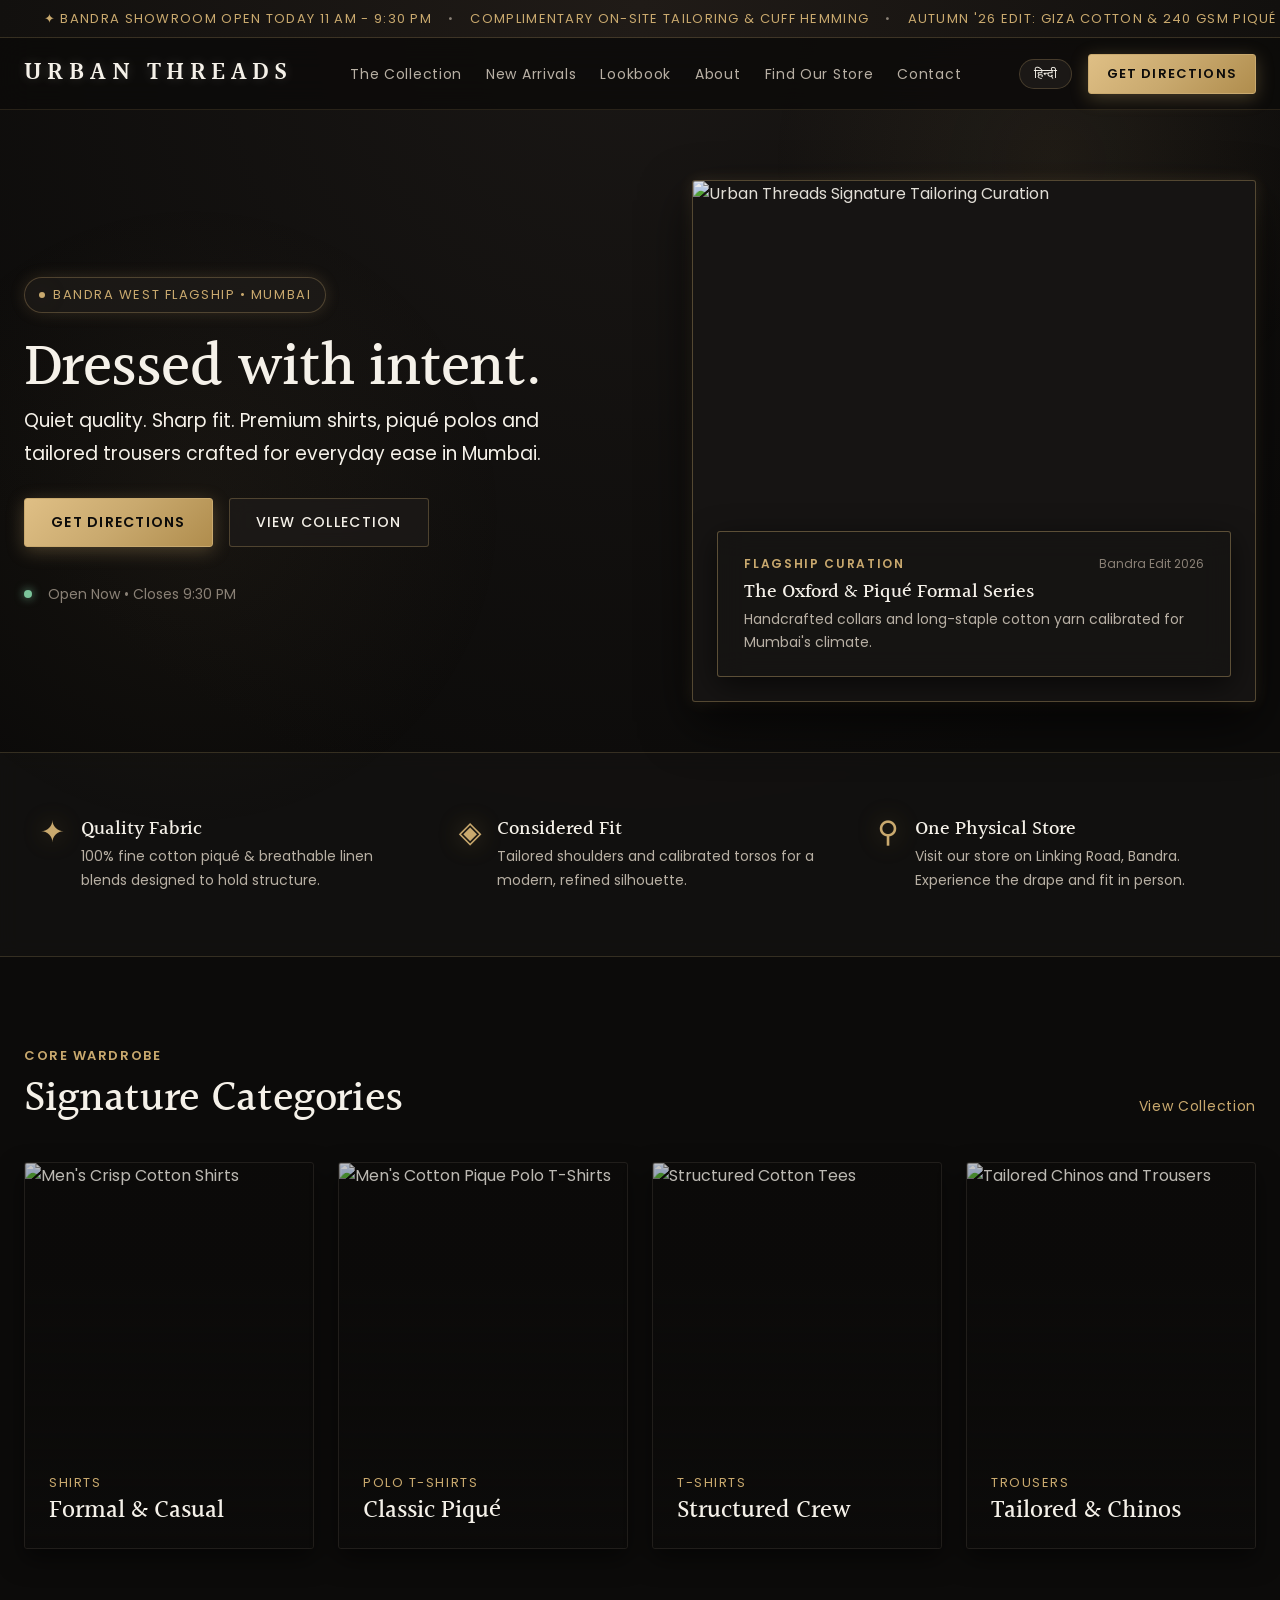
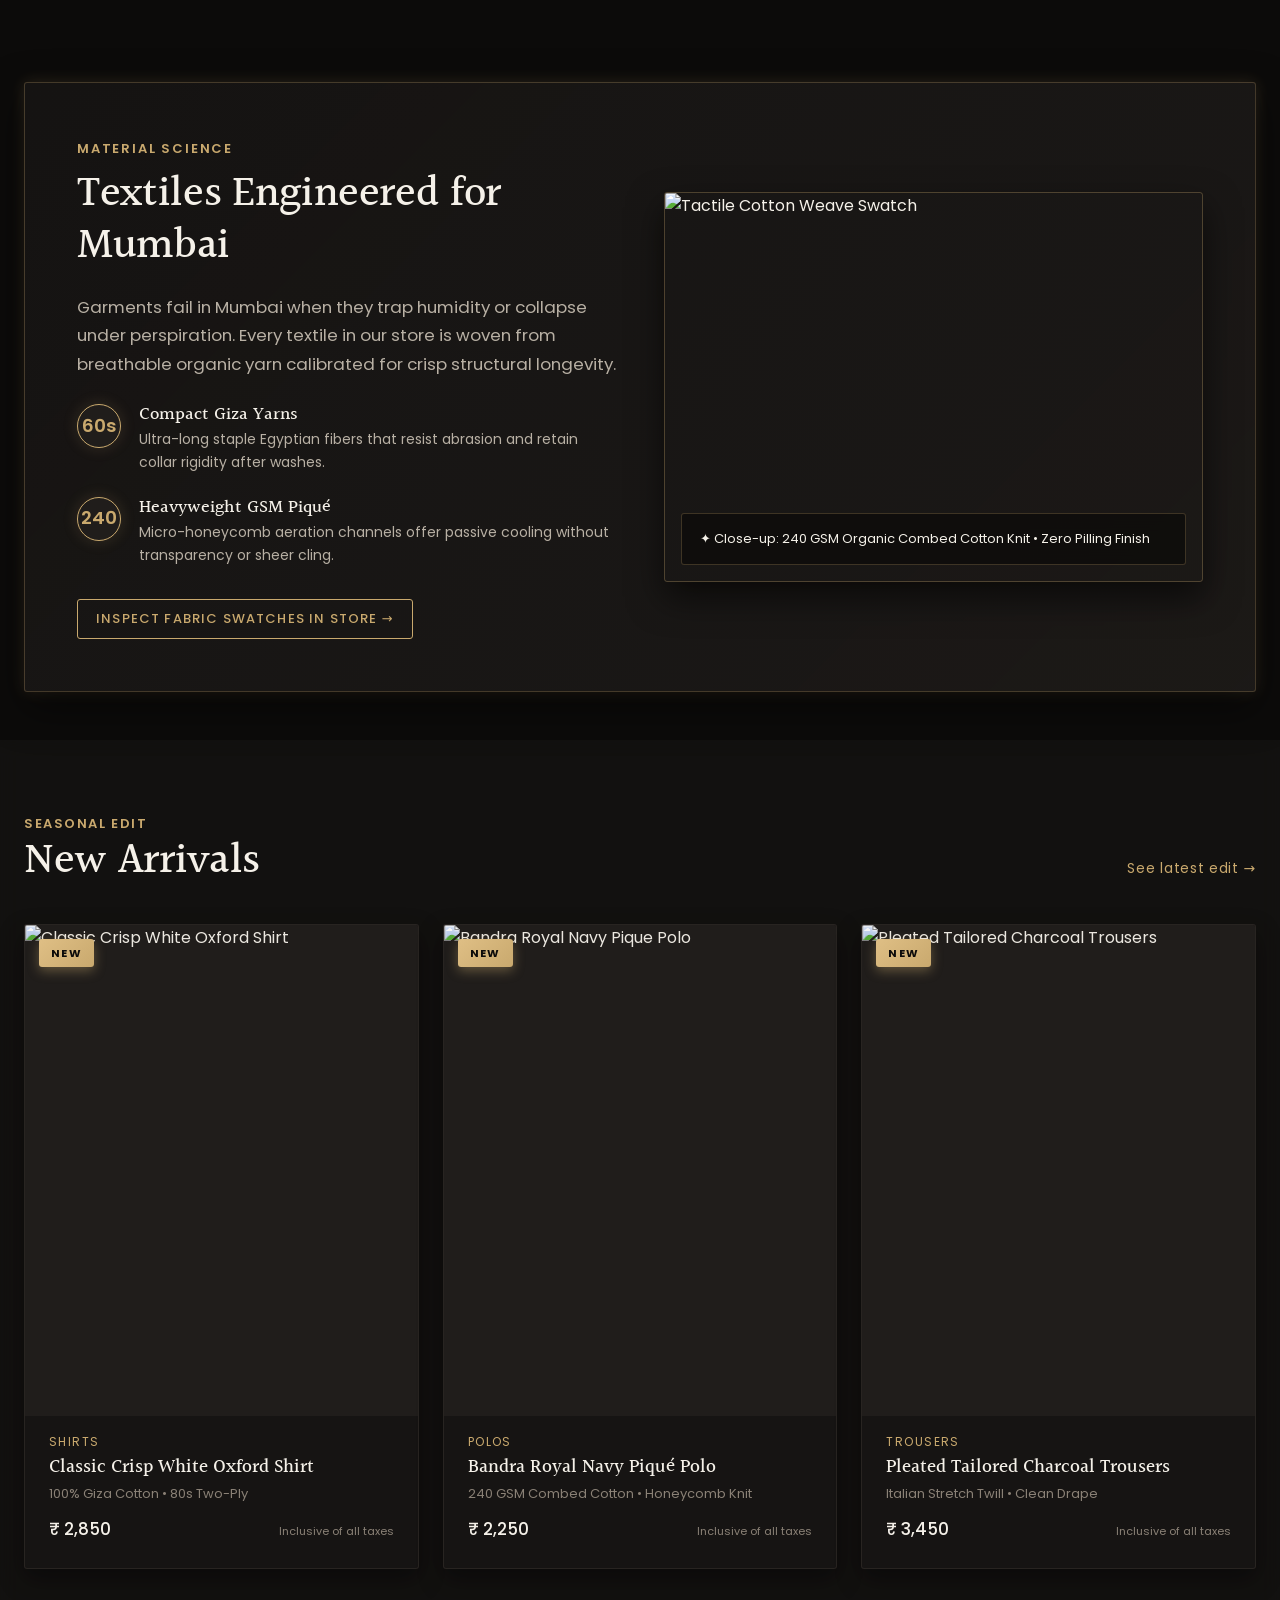
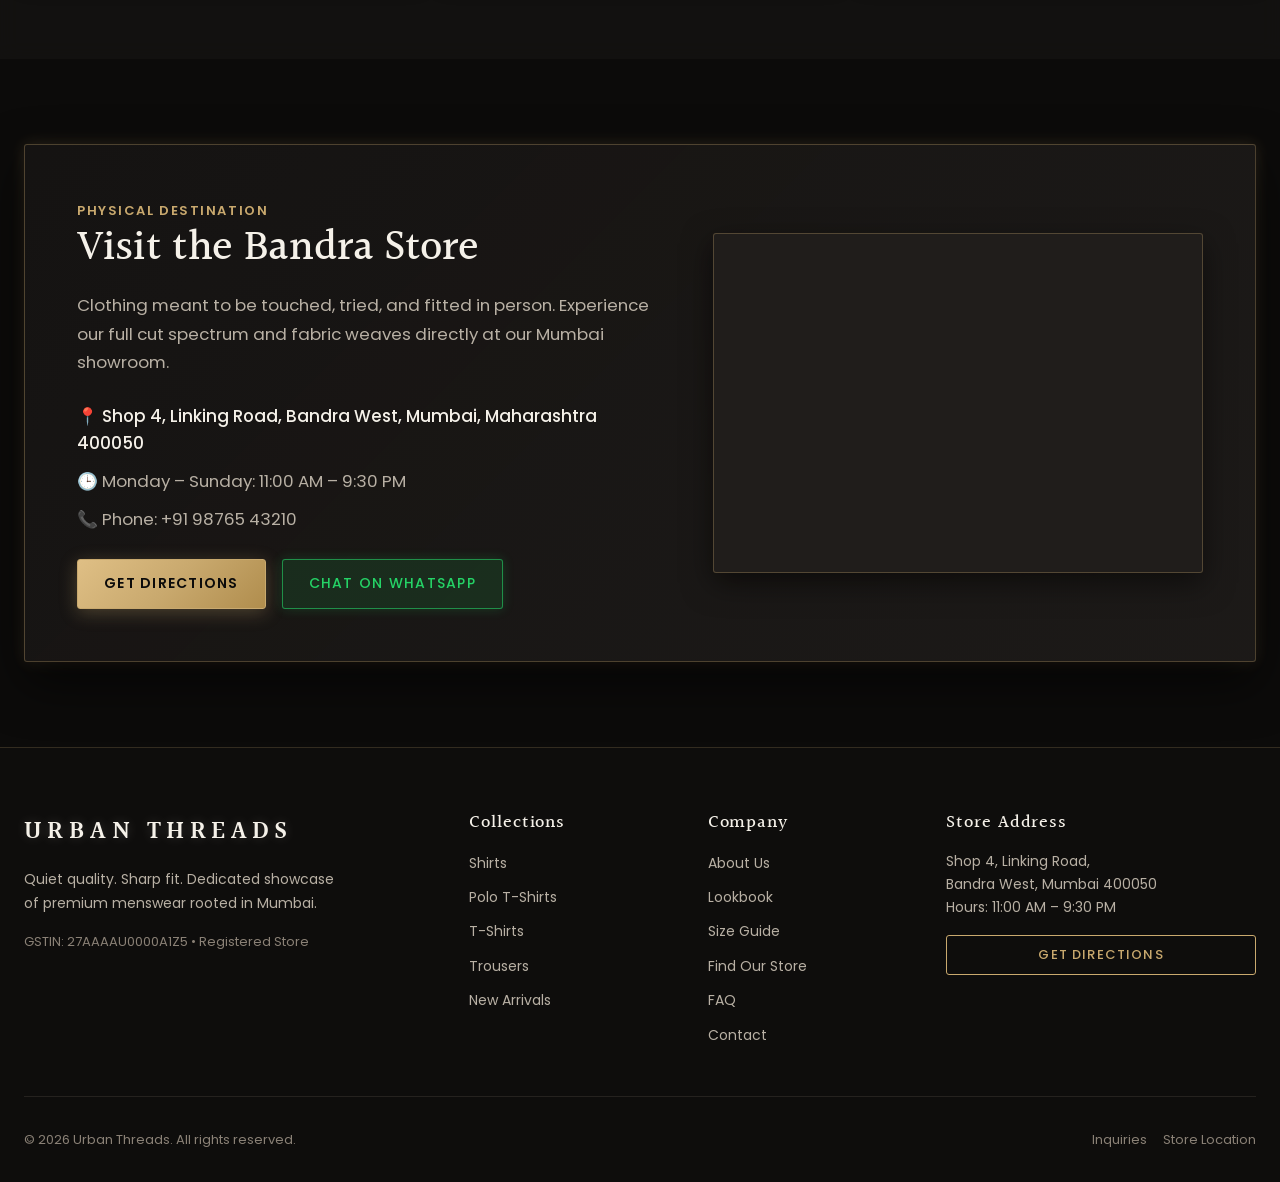
==== index.html @ a430eff2 "Initial commit: Urban Threads showcase website" ====
<!DOCTYPE html>
<html lang="en">
<head>
  <meta charset="UTF-8">
  <meta name="viewport" content="width=device-width, initial-scale=1.0">
  <title>Urban Threads | Premium Shirts & Polos for Men, Mumbai</title>
  <meta name="description" content="Urban Threads offers premium shirts, polos, T-shirts and trousers. See the collection online and visit our store in Bandra, Mumbai.">
  
  <link rel="preconnect" href="https://fonts.googleapis.com">
  <link rel="preconnect" href="https://fonts.gstatic.com" crossorigin>
  <link href="https://fonts.googleapis.com/css2?family=Halant:wght@400;500;600&family=Poppins:wght@300;400;500;600&display=swap" rel="stylesheet">
  <link rel="stylesheet" href="css/style.css">
  
  <script type="application/ld+json">
  {
    "@context": "https://schema.org",
    "@type": "ClothingStore",
    "name": "Urban Threads",
    "image": "https://images.unsplash.com/photo-1617137984095-74e4e5e3613f?auto=format&fit=crop&w=1200&q=85",
    "address": {
      "@type": "PostalAddress",
      "streetAddress": "Shop 4, Linking Road, Bandra West",
      "addressLocality": "Mumbai",
      "addressRegion": "Maharashtra",
      "postalCode": "400050",
      "addressCountry": "IN"
    },
    "openingHours": "Mo-Su 11:00-21:30",
    "telephone": "+919876543210",
    "priceRange": "₹₹"
  }
  </script>
</head>
<body>

  <!-- Dynamic Announcement Ticker (U.S. Polo & Peter England style) -->
  <aside class="announcement-bar" aria-label="Store highlights">
    <div class="ticker-track">
      <div class="ticker-item">
        <span>✦ BANDRA SHOWROOM OPEN TODAY 11 AM - 9:30 PM</span>
        <span class="divider">•</span>
        <span>COMPLIMENTARY ON-SITE TAILORING & CUFF HEMMING</span>
        <span class="divider">•</span>
        <span>AUTUMN '26 EDIT: GIZA COTTON & 240 GSM PIQUÉ</span>
        <span class="divider">•</span>
        <span>WHATSAPP CONCIERGE: +91 98765 43210</span>
        <span class="divider">•</span>
      </div>
      <div class="ticker-item">
        <span>✦ BANDRA SHOWROOM OPEN TODAY 11 AM - 9:30 PM</span>
        <span class="divider">•</span>
        <span>COMPLIMENTARY ON-SITE TAILORING & CUFF HEMMING</span>
        <span class="divider">•</span>
        <span>AUTUMN '26 EDIT: GIZA COTTON & 240 GSM PIQUÉ</span>
        <span class="divider">•</span>
        <span>WHATSAPP CONCIERGE: +91 98765 43210</span>
        <span class="divider">•</span>
      </div>
    </div>
  </aside>

  <!-- Sticky Header with Ambient Glow -->
  <header class="site-header">
    <div class="container header-inner">
      <a href="index.html" class="brand-wordmark">URBAN THREADS</a>
      
      <nav>
        <ul class="nav-desktop">
          <li><a href="collections.html" class="nav-link" data-i18n="theCollection">Collections</a></li>
          <li><a href="new-arrivals.html" class="nav-link" data-i18n="newArrivals">New Arrivals</a></li>
          <li><a href="lookbook.html" class="nav-link">Lookbook</a></li>
          <li><a href="about.html" class="nav-link">About</a></li>
          <li><a href="store.html" class="nav-link">Find Our Store</a></li>
          <li><a href="contact.html" class="nav-link">Contact</a></li>
        </ul>
      </nav>

      <div class="header-actions">
        <button class="lang-toggle-btn" aria-label="Toggle language">हिन्दी</button>
        <a href="https://maps.google.com/?q=Linking+Road+Bandra+West+Mumbai" target="_blank" rel="noopener" class="btn btn-primary btn-sm">
          <span data-i18n="getDirections">Get directions</span>
        </a>
        <button class="mobile-nav-toggle" aria-label="Open menu">☰</button>
      </div>
    </div>
  </header>

  <!-- Mobile Drawer -->
  <div class="mobile-nav-drawer" role="dialog" aria-modal="true">
    <div class="mobile-nav-header">
      <span class="brand-wordmark">URBAN THREADS</span>
      <button class="mobile-nav-close" style="background:none;border:none;color:var(--text);font-size:2rem;cursor:pointer;">✕</button>
    </div>
    <ul class="mobile-nav-links">
      <li><a href="index.html">Home</a></li>
      <li><a href="collections.html" data-i18n="theCollection">Collections</a></li>
      <li><a href="new-arrivals.html" data-i18n="newArrivals">New Arrivals</a></li>
      <li><a href="lookbook.html">Lookbook</a></li>
      <li><a href="about.html">About</a></li>
      <li><a href="size-guide.html" data-i18n="sizeGuide">Size Guide</a></li>
      <li><a href="store.html">Find Our Store</a></li>
      <li><a href="contact.html">Contact</a></li>
    </ul>
    <div style="margin-top:auto; padding-top:24px; display:flex; flex-direction:column; gap:12px;">
      <a href="https://maps.google.com/?q=Linking+Road+Bandra+West+Mumbai" target="_blank" rel="noopener" class="btn btn-primary" data-i18n="getDirections">Get directions</a>
      <a href="https://wa.me/919876543210" target="_blank" rel="noopener" class="btn btn-whatsapp" data-i18n="chatWhatsapp">Chat on WhatsApp</a>
    </div>
  </div>

  <main>
    <!-- HERO SECTION -->
    <section class="hero-section" style="padding: 70px 0 50px; position: relative;">
      <div class="container">
        <div style="display: grid; grid-template-columns: 1.1fr 1fr; gap: 48px; align-items: center;">
          
          <!-- Editorial Copy with Glow Badges -->
          <div>
            <div style="display:inline-flex; align-items:center; gap:8px; padding:6px 14px; background:rgba(32, 29, 27, 0.7); border:1px solid rgba(201, 169, 110, 0.3); border-radius:var(--radius-full); font-size:0.8125rem; letter-spacing:0.12em; text-transform:uppercase; color:var(--accent); margin-bottom:20px; box-shadow:var(--gold-glow-subtle);">
              <span style="display:inline-block; width:6px; height:6px; border-radius:50%; background:var(--accent); box-shadow:var(--gold-glow);"></span>
              Bandra West Flagship • Mumbai
            </div>
            
            <h1 class="i18n-en">Dressed with intent.</h1>
            <h1 class="i18n-hi" style="display:none;">संयम और शिल्प का परिधान।</h1>

            <p class="i18n-en" style="font-size:1.18rem; margin-bottom:28px; color:var(--text); max-width:520px; line-height:1.7;">
              Quiet quality. Sharp fit. Premium shirts, piqué polos and tailored trousers crafted for everyday ease in Mumbai.
            </p>
            <p class="i18n-hi" style="display:none; font-size:1.18rem; margin-bottom:28px; color:var(--text); max-width:520px; line-height:1.7;">
              शांत गुणवत्ता। सटीक कट। बेहतरीन शर्ट्स, पिके पोलो और ट्राउज़र्स—मुंबई के बांद्रा स्टोर में उपलब्ध।
            </p>

            <div style="display:flex; flex-wrap:wrap; gap:16px; align-items:center;">
              <a href="https://maps.google.com/?q=Linking+Road+Bandra+West+Mumbai" target="_blank" rel="noopener" class="btn btn-primary">
                <span data-i18n="getDirections">Get directions</span>
              </a>
              <a href="collections.html" class="btn btn-secondary">
                <span data-i18n="viewCollection">View collection</span>
              </a>
            </div>

            <div style="margin-top:36px; display:flex; align-items:center; gap:16px; font-size:0.875rem; color:var(--muted-2);">
              <span style="display:inline-block; width:8px; height:8px; border-radius:50%; background-color:var(--success); box-shadow:0 0 10px rgba(123, 196, 154, 0.8);"></span>
              <span data-i18n="openNow">Open Now • Closes 9:30 PM</span>
            </div>
          </div>

          <!-- CLASSY HERO CURATION CARD -->
          <div class="hero-curation-card">
            <img src="https://images.unsplash.com/photo-1617137984095-74e4e5e3613f?auto=format&fit=crop&w=1200&q=85" alt="Urban Threads Signature Tailoring Curation">
            <div class="hero-curation-badge">
              <div style="display:flex; justify-content:space-between; align-items:center; margin-bottom:6px;">
                <span style="font-size:0.75rem; letter-spacing:0.14em; color:var(--accent); text-transform:uppercase; font-weight:600;">Flagship Curation</span>
                <span style="font-size:0.75rem; color:var(--muted-2);">Bandra Edit 2026</span>
              </div>
              <h4>The Oxford & Piqué Formal Series</h4>
              <p>Handcrafted collars and long-staple cotton yarn calibrated for Mumbai's climate.</p>
            </div>
          </div>

        </div>
      </div>
    </section>

    <!-- BRAND PROMISE STRIP -->
    <section class="promise-strip">
      <div class="container">
        <div class="grid grid-3">
          <div class="promise-item">
            <div class="promise-icon">✦</div>
            <div>
              <h3 class="promise-title">Quality Fabric</h3>
              <p class="promise-desc">100% fine cotton piqué & breathable linen blends designed to hold structure.</p>
            </div>
          </div>
          <div class="promise-item">
            <div class="promise-icon">◈</div>
            <div>
              <h3 class="promise-title">Considered Fit</h3>
              <p class="promise-desc">Tailored shoulders and calibrated torsos for a modern, refined silhouette.</p>
            </div>
          </div>
          <div class="promise-item">
            <div class="promise-icon">⚲</div>
            <div>
              <h3 class="promise-title">One Physical Store</h3>
              <p class="promise-desc">Visit our store on Linking Road, Bandra. Experience the drape and fit in person.</p>
            </div>
          </div>
        </div>
      </div>
    </section>

    <!-- CATEGORY TILES WITH ULTRA-CLASSY EDITORIAL PHOTOGRAPHY -->
    <section style="padding: 85px 0;">
      <div class="container">
        <div style="display:flex; justify-content:space-between; align-items:flex-end; margin-bottom:36px;">
          <div>
            <span style="font-size:0.8125rem; letter-spacing:0.12em; color:var(--accent); text-transform:uppercase; font-weight:600;">Core Wardrobe</span>
            <h2 style="margin-top:6px;">Signature Categories</h2>
          </div>
          <a href="collections.html" class="nav-link" style="color:var(--accent);" data-i18n="viewCollection">View all pieces →</a>
        </div>

        <div class="grid grid-4">
          <!-- Shirts -->
          <a href="collections.html?category=shirts" class="category-tile">
            <img src="https://images.unsplash.com/photo-1602810318383-e386cc2a3ccf?auto=format&fit=crop&w=800&q=85" alt="Men's Crisp Cotton Shirts" loading="lazy">
            <div class="category-tile-caption">
              <span data-i18n="shirts">Shirts</span>
              <h3>Formal & Casual</h3>
            </div>
          </a>

          <!-- Polos -->
          <a href="collections.html?category=polos" class="category-tile">
            <img src="https://images.unsplash.com/photo-1586363104862-3a5e2ab60d99?auto=format&fit=crop&w=800&q=85" alt="Men's Cotton Pique Polo T-Shirts" loading="lazy">
            <div class="category-tile-caption">
              <span data-i18n="polos">Polos</span>
              <h3>Classic Piqué</h3>
            </div>
          </a>

          <!-- T-Shirts -->
          <a href="collections.html?category=tees" class="category-tile">
            <img src="https://images.unsplash.com/photo-1521572267360-ee0c2909d518?auto=format&fit=crop&w=800&q=85" alt="Structured Cotton Tees" loading="lazy">
            <div class="category-tile-caption">
              <span data-i18n="tees">T-Shirts</span>
              <h3>Structured Crew</h3>
            </div>
          </a>

          <!-- Trousers -->
          <a href="collections.html?category=trousers" class="category-tile">
            <img src="https://images.unsplash.com/photo-1624378439575-d8705ad7ae80?auto=format&fit=crop&w=800&q=85" alt="Tailored Chinos and Trousers" loading="lazy">
            <div class="category-tile-caption">
              <span data-i18n="trousers">Trousers</span>
              <h3>Tailored & Chinos</h3>
            </div>
          </a>
        </div>
      </div>
    </section>

    <!-- TACTILE FABRIC & TAILORING SHOWCASE STRIP -->
    <section class="container">
      <div class="fabric-feature-strip">
        <div>
          <span style="font-size:0.8125rem; letter-spacing:0.14em; color:var(--accent); text-transform:uppercase; font-weight:600;">Material Science</span>
          <h2 style="margin: 8px 0 20px;">Textiles Engineered for Mumbai</h2>
          <p style="margin-bottom: 26px; line-height: 1.7;">
            Garments fail in Mumbai when they trap humidity or collapse under perspiration. Every textile in our store is woven from breathable organic yarn calibrated for crisp structural longevity.
          </p>

          <div class="fabric-spec-item">
            <div class="fabric-spec-icon">60s</div>
            <div>
              <h4 style="font-size:1.15rem; color:var(--text); margin-bottom:2px;">Compact Giza Yarns</h4>
              <p style="font-size:0.875rem; color:var(--muted); margin:0;">Ultra-long staple Egyptian fibers that resist abrasion and retain collar rigidity after washes.</p>
            </div>
          </div>

          <div class="fabric-spec-item">
            <div class="fabric-spec-icon">240</div>
            <div>
              <h4 style="font-size:1.15rem; color:var(--text); margin-bottom:2px;">Heavyweight GSM Piqué</h4>
              <p style="font-size:0.875rem; color:var(--muted); margin:0;">Micro-honeycomb aeration channels offer passive cooling without transparency or sheer cling.</p>
            </div>
          </div>

          <div style="margin-top:32px;">
            <a href="store.html" class="btn btn-outline-gold btn-sm">Inspect Fabric Swatches In Store →</a>
          </div>
        </div>

        <div style="position:relative; border-radius:var(--radius); overflow:hidden; border:1px solid rgba(201, 169, 110, 0.3); height:390px; box-shadow:0 15px 35px rgba(0,0,0,0.6);">
          <img src="https://images.unsplash.com/photo-1598033129183-c4f50c736f10?auto=format&fit=crop&w=1000&q=85" alt="Tactile Cotton Weave Swatch" style="width:100%; height:100%; object-fit:cover;">
          <div style="position:absolute; bottom:16px; left:16px; right:16px; background:rgba(14,13,12,0.88); backdrop-filter:blur(10px); padding:14px 18px; border-radius:var(--radius); border:1px solid rgba(201, 169, 110, 0.25); font-size:0.8125rem; color:var(--text);">
            ✦ Close-up: 240 GSM Organic Combed Cotton Knit • Zero Pilling Finish
          </div>
        </div>
      </div>
    </section>

    <!-- NEW ARRIVALS PREVIEW -->
    <section style="padding: 70px 0 90px; background-color: rgba(22, 20, 19, 0.7); backdrop-filter: blur(10px);">
      <div class="container">
        <div style="display:flex; justify-content:space-between; align-items:flex-end; margin-bottom:36px;">
          <div>
            <span style="font-size:0.8125rem; letter-spacing:0.12em; color:var(--accent); text-transform:uppercase; font-weight:600;">Seasonal Edit</span>
            <h2 data-i18n="newArrivals">New Arrivals</h2>
          </div>
          <a href="new-arrivals.html" class="nav-link" style="color:var(--accent);">See latest edit →</a>
        </div>

        <div class="grid grid-3">
          <article class="product-card">
            <div class="badge-new">New</div>
            <a href="product.html?id=1" class="product-card-img-wrap">
              <img src="https://images.unsplash.com/photo-1602810318383-e386cc2a3ccf?auto=format&fit=crop&w=800&q=85" alt="Classic Crisp White Oxford Shirt" loading="lazy">
              <div class="product-card-actions-overlay">
                <span class="btn btn-primary btn-sm" style="width:90%;">View Piece</span>
              </div>
            </a>
            <div class="product-card-content">
              <span class="product-category-tag">Shirts</span>
              <h3 class="product-title"><a href="product.html?id=1">Classic Crisp White Oxford Shirt</a></h3>
              <div class="product-fabric">100% Giza Cotton • 80s Two-Ply</div>
              <div class="product-price">
                ₹ 2,850
                <span class="tax-note" data-i18n="inclusiveTax">Inclusive of all taxes</span>
              </div>
            </div>
          </article>

          <article class="product-card">
            <div class="badge-new">New</div>
            <a href="product.html?id=2" class="product-card-img-wrap">
              <img src="https://images.unsplash.com/photo-1586363104862-3a5e2ab60d99?auto=format&fit=crop&w=800&q=85" alt="Bandra Royal Navy Pique Polo" loading="lazy">
              <div class="product-card-actions-overlay">
                <span class="btn btn-primary btn-sm" style="width:90%;">View Piece</span>
              </div>
            </a>
            <div class="product-card-content">
              <span class="product-category-tag">Polos</span>
              <h3 class="product-title"><a href="product.html?id=2">Bandra Royal Navy Piqué Polo</a></h3>
              <div class="product-fabric">240 GSM Combed Cotton • Honeycomb Knit</div>
              <div class="product-price">
                ₹ 2,250
                <span class="tax-note" data-i18n="inclusiveTax">Inclusive of all taxes</span>
              </div>
            </div>
          </article>

          <article class="product-card">
            <div class="badge-new">New</div>
            <a href="product.html?id=3" class="product-card-img-wrap">
              <img src="https://images.unsplash.com/photo-1624378439575-d8705ad7ae80?auto=format&fit=crop&w=800&q=85" alt="Pleated Tailored Charcoal Trousers" loading="lazy">
              <div class="product-card-actions-overlay">
                <span class="btn btn-primary btn-sm" style="width:90%;">View Piece</span>
              </div>
            </a>
            <div class="product-card-content">
              <span class="product-category-tag">Trousers</span>
              <h3 class="product-title"><a href="product.html?id=3">Pleated Tailored Charcoal Trousers</a></h3>
              <div class="product-fabric">Italian Stretch Twill • Clean Drape</div>
              <div class="product-price">
                ₹ 3,450
                <span class="tax-note" data-i18n="inclusiveTax">Inclusive of all taxes</span>
              </div>
            </div>
          </article>
        </div>
      </div>
    </section>

    <!-- STORE EXPERIENCE BLOCK -->
    <section style="padding: 85px 0;">
      <div class="container">
        <div style="background: linear-gradient(135deg, rgba(22, 20, 19, 0.95) 0%, rgba(32, 29, 27, 0.85) 100%); border: 1px solid rgba(201, 169, 110, 0.3); border-radius: var(--radius); padding: 52px; display: grid; grid-template-columns: 1.2fr 1fr; gap: 48px; align-items: center; box-shadow: 0 20px 50px rgba(0,0,0,0.6), var(--gold-glow-subtle);">
          <div>
            <span style="font-size:0.8125rem; letter-spacing:0.12em; color:var(--accent); text-transform:uppercase; font-weight:600;">Physical Destination</span>
            <h2>Visit the Bandra Store</h2>
            <p style="margin-top:16px; line-height:1.7;">
              Clothing meant to be touched, tried, and fitted in person. Experience our full cut spectrum and fabric weaves directly at our Mumbai showroom.
            </p>
            
            <div style="margin:26px 0; display:flex; flex-direction:column; gap:10px; font-size:0.95rem;">
              <p style="margin:0; color:var(--text); font-weight:500;">
                📍 <span data-i18n="storeAddress">Shop 4, Linking Road, Bandra West, Mumbai, Maharashtra 400050</span>
              </p>
              <p style="margin:0; color:var(--muted);">
                🕒 Monday – Sunday: 11:00 AM – 9:30 PM
              </p>
              <p style="margin:0; color:var(--muted);">
                📞 Phone: +91 98765 43210
              </p>
            </div>

            <div style="display:flex; flex-wrap:wrap; gap:16px;">
              <a href="https://maps.google.com/?q=Linking+Road+Bandra+West+Mumbai" target="_blank" rel="noopener" class="btn btn-primary" data-i18n="getDirections">Get directions</a>
              <a href="https://wa.me/919876543210" target="_blank" rel="noopener" class="btn btn-whatsapp" data-i18n="chatWhatsapp">Chat on WhatsApp</a>
            </div>
          </div>

          <div style="border-radius: var(--radius); overflow: hidden; border: 1px solid rgba(201, 169, 110, 0.3); height: 340px; background-color: var(--surface-2); box-shadow: 0 10px 30px rgba(0,0,0,0.5);">
            <iframe 
              title="Urban Threads Bandra Store Location"
              src="https://www.google.com/maps/embed?pb=!1m18!1m12!1m3!1d15082.909063546755!2d72.8258327!3d19.0560938!2m3!1f0!2f0!3f0!3m2!1i1024!2i768!4f13.1!3m3!1m2!1s0x3be7c8e123faae67%3A0x6b907604f2d5e27a!2sLinking%20Rd%2C%20Bandra%20West%2C%20Mumbai%2C%20Maharashtra!5e0!3m2!1sen!2sin!4v1700000000000!5m2!1sen!2sin" 
              width="100%" 
              height="100%" 
              style="border:0; filter: grayscale(1) invert(0.9) contrast(1.2);" 
              allowfullscreen="" 
              loading="lazy">
            </iframe>
          </div>
        </div>
      </div>
    </section>
  </main>

  <!-- Mobile Fixed Bottom Action Bar -->
  <div class="mobile-action-bar">
    <a href="https://maps.google.com/?q=Linking+Road+Bandra+West+Mumbai" target="_blank" rel="noopener" class="btn btn-primary btn-sm" data-i18n="getDirections">Get directions</a>
    <a href="https://wa.me/919876543210" target="_blank" rel="noopener" class="btn btn-whatsapp btn-sm" data-i18n="chatWhatsapp">WhatsApp</a>
  </div>

  <!-- Footer -->
  <footer class="site-footer">
    <div class="container">
      <div class="footer-grid">
        <div>
          <span class="brand-wordmark" style="margin-bottom:16px;">URBAN THREADS</span>
          <p style="font-size:0.875rem; color:var(--muted); max-width:320px;">
            Quiet quality. Sharp fit. Dedicated showcase of premium menswear rooted in Mumbai.
          </p>
          <div style="font-size:0.8125rem; color:var(--muted-2); margin-top:16px;">
            GSTIN: 27AAAAU0000A1Z5 • Registered Store
          </div>
        </div>

        <div>
          <h4 class="footer-heading">Collections</h4>
          <ul class="footer-links">
            <li><a href="collections.html?category=shirts">Shirts</a></li>
            <li><a href="collections.html?category=polos">Polo T-Shirts</a></li>
            <li><a href="collections.html?category=tees">T-Shirts</a></li>
            <li><a href="collections.html?category=trousers">Trousers</a></li>
            <li><a href="new-arrivals.html">New Arrivals</a></li>
          </ul>
        </div>

        <div>
          <h4 class="footer-heading">Company</h4>
          <ul class="footer-links">
            <li><a href="about.html">About Us</a></li>
            <li><a href="lookbook.html">Lookbook</a></li>
            <li><a href="size-guide.html">Size Guide</a></li>
            <li><a href="store.html">Find Our Store</a></li>
            <li><a href="faq.html">FAQ</a></li>
            <li><a href="contact.html">Contact</a></li>
          </ul>
        </div>

        <div>
          <h4 class="footer-heading">Store Address</h4>
          <p style="font-size:0.875rem; color:var(--muted); margin-bottom:16px;">
            Shop 4, Linking Road,<br>
            Bandra West, Mumbai 400050<br>
            Hours: 11:00 AM – 9:30 PM
          </p>
          <a href="https://maps.google.com/?q=Linking+Road+Bandra+West+Mumbai" target="_blank" rel="noopener" class="btn btn-outline-gold btn-sm" style="width:100%;" data-i18n="getDirections">Get directions</a>
        </div>
      </div>

      <div class="footer-bottom">
        <div>© 2026 Urban Threads. All rights reserved.</div>
        <div style="display:flex; gap:16px;">
          <a href="contact.html" style="color:var(--muted-2);">Inquiries</a>
          <a href="store.html" style="color:var(--muted-2);">Store Location</a>
        </div>
      </div>
    </div>
  </footer>

  <script src="js/main.js"></script>
</body>
</html>
---- css/style.css ----
/* ==========================================================================
   URBAN THREADS - LUXURY EDITORIAL MENSWEAR DESIGN SYSTEM
   Enhanced with Atmospheric Glow, Premium Animations & Rich Interactions
   Inspired by U.S. Polo Assn. & Peter England Flagship Digital Experiences
   ========================================================================== */

:root {
  /* Color Palette - Deep Luxury Darkroom */
  --bg: #0C0B0A;
  --bg-gradient: radial-gradient(circle at 50% 0%, #1A1715 0%, #0C0B0A 75%);
  --surface: #161413;
  --surface-2: #201D1B;
  --surface-glass: rgba(22, 20, 19, 0.75);
  --border: #3D3732;
  --border-light: rgba(201, 169, 110, 0.25);
  --text: #F5F1E9;
  --muted: #B8B0A4;
  --muted-2: #8A8176;

  /* Champagne Gold Accent & Glows */
  --accent: #C9A96E;
  --accent-hover: #DFBF85;
  --accent-deep: #967A46;
  --gold-glow: 0 0 25px rgba(201, 169, 110, 0.35);
  --gold-glow-subtle: 0 0 15px rgba(201, 169, 110, 0.18);
  --gold-glow-intense: 0 0 35px rgba(201, 169, 110, 0.55);

  --success: #7BC49A;
  --whatsapp: #25D366;

  /* Typography */
  --font-heading: 'Halant', Georgia, 'Tiro Devanagari Hindi', serif;
  --font-body: 'Poppins', system-ui, -apple-system, sans-serif;

  /* Spacing Scale */
  --space-1: 4px;
  --space-2: 8px;
  --space-3: 12px;
  --space-4: 16px;
  --space-6: 24px;
  --space-8: 32px;
  --space-12: 48px;
  --space-16: 64px;

  /* Layout & Curves */
  --container-max: 1280px;
  --radius: 3px;
  --radius-full: 999px;
  --header-height: 72px;
  --header-height-scrolled: 58px;
  --transition: all 0.3s cubic-bezier(0.16, 1, 0.3, 1);
  --transition-smooth: all 0.5s cubic-bezier(0.25, 1, 0.5, 1);
}

/* Reset & Box Sizing */
*, *::before, *::after {
  box-sizing: border-box;
  margin: 0;
  padding: 0;
}

html {
  font-size: 16px;
  scroll-behavior: smooth;
  background-color: var(--bg);
  color: var(--text);
  -webkit-text-size-adjust: 100%;
}

body {
  font-family: var(--font-body);
  background: var(--bg-gradient);
  background-attachment: fixed;
  color: var(--text);
  line-height: 1.65;
  letter-spacing: 0;
  min-height: 100vh;
  display: flex;
  flex-direction: column;
  overflow-x: hidden;
  position: relative;
}

/* Atmospheric Ambient Glow Background Blobs */
body::before {
  content: '';
  position: fixed;
  top: -10vw;
  right: -5vw;
  width: 45vw;
  height: 45vw;
  border-radius: 50%;
  background: radial-gradient(circle, rgba(201, 169, 110, 0.08) 0%, transparent 70%);
  pointer-events: none;
  z-index: 0;
  animation: floatAmbient 12s infinite alternate ease-in-out;
}

body::after {
  content: '';
  position: fixed;
  bottom: 5vw;
  left: -10vw;
  width: 50vw;
  height: 50vw;
  border-radius: 50%;
  background: radial-gradient(circle, rgba(201, 169, 110, 0.05) 0%, transparent 70%);
  pointer-events: none;
  z-index: 0;
  animation: floatAmbient 16s infinite alternate-reverse ease-in-out;
}

@keyframes floatAmbient {
  0% { transform: translateY(0) scale(1); }
  100% { transform: translateY(40px) scale(1.08); }
}

/* Hindi adjustments */
body.lang-hi {
  line-height: 1.8;
}

/* Typography styles */
h1, h2, h3, h4, h5, h6 {
  font-family: var(--font-heading);
  font-weight: 500;
  color: var(--text);
  line-height: 1.2;
}

h1 { font-size: clamp(2.4rem, 5.5vw, 3.8rem); letter-spacing: -0.015em; }
h2 { font-size: clamp(1.85rem, 3.8vw, 2.7rem); letter-spacing: -0.008em; }
h3 { font-size: clamp(1.4rem, 2.6vw, 1.85rem); }
h4 { font-size: 1.25rem; }

p {
  color: var(--muted);
  font-size: 1.05rem;
  margin-bottom: var(--space-4);
}

a {
  color: var(--text);
  text-decoration: none;
  transition: var(--transition);
}

img {
  max-width: 100%;
  height: auto;
  display: block;
}

/* Container */
.container {
  width: 100%;
  max-width: var(--container-max);
  margin-left: auto;
  margin-right: auto;
  padding-left: var(--space-6);
  padding-right: var(--space-6);
  position: relative;
  z-index: 1;
}

@media (max-width: 768px) {
  .container {
    padding-left: var(--space-4);
    padding-right: var(--space-4);
  }
}

/* ==========================================================================
   TICKER / ANNOUNCEMENT BAR (U.S. Polo & Peter England Style)
   ========================================================================== */
.announcement-bar {
  background: linear-gradient(90deg, #12100E 0%, #201B17 50%, #12100E 100%);
  border-bottom: 1px solid rgba(201, 169, 110, 0.2);
  padding: 8px 16px;
  font-size: 0.8125rem;
  letter-spacing: 0.1em;
  color: var(--accent);
  text-transform: uppercase;
  overflow: hidden;
  position: relative;
  z-index: 1001;
}

.ticker-track {
  display: flex;
  width: fit-content;
  animation: marquee 26s linear infinite;
  white-space: nowrap;
}

.ticker-track:hover {
  animation-play-state: paused;
}

.ticker-item {
  display: inline-flex;
  align-items: center;
  gap: 16px;
  padding: 0 28px;
}

.ticker-item span.divider {
  color: var(--muted-2);
  font-size: 0.7rem;
}

@keyframes marquee {
  0% { transform: translateX(0); }
  100% { transform: translateX(-50%); }
}

/* ==========================================================================
   SITE HEADER & GLOW NAVIGATION
   ========================================================================== */
.site-header {
  position: sticky;
  top: 0;
  left: 0;
  width: 100%;
  height: var(--header-height);
  background-color: rgba(12, 11, 10, 0.85);
  backdrop-filter: blur(16px);
  -webkit-backdrop-filter: blur(16px);
  border-bottom: 1px solid rgba(201, 169, 110, 0.15);
  z-index: 1000;
  display: flex;
  align-items: center;
  transition: var(--transition);
}

.site-header.scrolled {
  height: var(--header-height-scrolled);
  background-color: rgba(22, 20, 19, 0.95);
  border-bottom-color: rgba(201, 169, 110, 0.35);
  box-shadow: 0 10px 30px rgba(0, 0, 0, 0.6), 0 0 20px rgba(201, 169, 110, 0.1);
}

.header-inner {
  display: flex;
  align-items: center;
  justify-content: space-between;
  width: 100%;
}

.brand-wordmark {
  font-family: var(--font-heading);
  font-size: 1.55rem;
  font-weight: 600;
  letter-spacing: 0.22em;
  text-transform: uppercase;
  color: var(--text);
  display: flex;
  align-items: center;
  gap: var(--space-2);
  position: relative;
  text-shadow: 0 0 12px rgba(245, 241, 233, 0.2);
}

.brand-wordmark:hover {
  color: var(--accent);
  text-shadow: var(--gold-glow);
}

.nav-desktop {
  display: flex;
  align-items: center;
  gap: var(--space-6);
  list-style: none;
}

.nav-link {
  font-size: 0.875rem;
  font-weight: 400;
  letter-spacing: 0.05em;
  color: var(--muted);
  position: relative;
  padding: var(--space-2) 0;
  transition: var(--transition);
}

.nav-link:hover, .nav-link.active {
  color: var(--text);
  text-shadow: 0 0 10px rgba(245, 241, 233, 0.4);
}

.nav-link::after {
  content: '';
  position: absolute;
  bottom: 0;
  left: 50%;
  width: 0;
  height: 2px;
  background: linear-gradient(9deg, var(--accent) 0%, #FFF 100%);
  box-shadow: var(--gold-glow);
  transition: width 0.3s ease, left 0.3s ease;
}

.nav-link:hover::after, .nav-link.active::after {
  width: 100%;
  left: 0;
}

.header-actions {
  display: flex;
  align-items: center;
  gap: var(--space-4);
}

/* ==========================================================================
   BUTTONS WITH SHIMMER & GLOW
   ========================================================================== */
.btn {
  display: inline-flex;
  align-items: center;
  justify-content: center;
  gap: var(--space-2);
  padding: 12px 26px;
  font-size: 0.875rem;
  font-weight: 500;
  letter-spacing: 0.09em;
  text-transform: uppercase;
  border-radius: var(--radius);
  cursor: pointer;
  transition: var(--transition);
  border: 1px solid transparent;
  min-height: 46px;
  text-align: center;
  position: relative;
  overflow: hidden;
  z-index: 1;
}

/* Primary Button with Golden Sheen & Pulse Glow */
.btn-primary {
  background: linear-gradient(135deg, #DFBF85 0%, #C9A96E 50%, #B08D4D 100%);
  color: #0C0B0A;
  border-color: var(--accent);
  box-shadow: 0 4px 18px rgba(201, 169, 110, 0.3);
  font-weight: 600;
}

.btn-primary::before {
  content: '';
  position: absolute;
  top: 0;
  left: -100%;
  width: 100%;
  height: 100%;
  background: linear-gradient(120deg, transparent, rgba(255, 255, 255, 0.4), transparent);
  transition: all 0.6s ease;
  z-index: 2;
}

.btn-primary:hover {
  transform: translateY(-2px);
  box-shadow: var(--gold-glow-intense), 0 8px 24px rgba(0, 0, 0, 0.4);
  color: #0C0B0A;
}

.btn-primary:hover::before {
  left: 100%;
}

.btn-secondary {
  background-color: rgba(32, 29, 27, 0.6);
  backdrop-filter: blur(8px);
  color: var(--text);
  border-color: rgba(201, 169, 110, 0.3);
}

.btn-secondary:hover {
  background-color: var(--surface-2);
  border-color: var(--accent);
  color: var(--accent);
  box-shadow: var(--gold-glow-subtle);
  transform: translateY(-2px);
}

.btn-outline-gold {
  background-color: transparent;
  color: var(--accent);
  border-color: var(--accent);
}

.btn-outline-gold:hover {
  background-color: var(--accent);
  color: #0C0B0A;
  box-shadow: var(--gold-glow);
  transform: translateY(-2px);
}

.btn-whatsapp {
  background: rgba(37, 211, 102, 0.12);
  color: #25D366;
  border: 1px solid rgba(37, 211, 102, 0.6);
  box-shadow: 0 0 12px rgba(37, 211, 102, 0.2);
}

.btn-whatsapp:hover {
  background: #25D366;
  color: #0C0B0A;
  box-shadow: 0 0 24px rgba(37, 211, 102, 0.5);
  transform: translateY(-2px);
}

.btn-sm {
  padding: 8px 18px;
  font-size: 0.8125rem;
  min-height: 40px;
}

/* Language toggle button with pulse */
.lang-toggle-btn {
  background: rgba(32, 29, 27, 0.8);
  border: 1px solid var(--border-light);
  color: var(--text);
  padding: 6px 14px;
  border-radius: var(--radius-full);
  font-size: 0.8125rem;
  font-weight: 500;
  cursor: pointer;
  display: inline-flex;
  align-items: center;
  gap: 6px;
  transition: var(--transition);
}

.lang-toggle-btn:hover {
  border-color: var(--accent);
  color: var(--accent);
  box-shadow: var(--gold-glow-subtle);
}

/* Mobile Nav Toggle */
.mobile-nav-toggle {
  display: none;
  background: none;
  border: none;
  color: var(--text);
  font-size: 1.5rem;
  cursor: pointer;
  padding: var(--space-2);
}

@media (max-width: 991px) {
  .nav-desktop { display: none; }
  .mobile-nav-toggle { display: flex; align-items: center; justify-content: center; }
}

/* Mobile Drawer */
.mobile-nav-drawer {
  position: fixed;
  top: 0;
  left: 0;
  width: 100%;
  height: 100vh;
  background-color: rgba(12, 11, 10, 0.98);
  backdrop-filter: blur(20px);
  z-index: 1100;
  display: flex;
  flex-direction: column;
  padding: var(--space-6);
  transform: translateX(100%);
  transition: transform 0.4s cubic-bezier(0.16, 1, 0.3, 1);
  overflow-y: auto;
}

.mobile-nav-drawer.open {
  transform: translateX(0);
}

.mobile-nav-header {
  display: flex;
  justify-content: space-between;
  align-items: center;
  margin-bottom: var(--space-8);
  padding-bottom: var(--space-4);
  border-bottom: 1px solid var(--border);
}

.mobile-nav-links {
  list-style: none;
  display: flex;
  flex-direction: column;
  gap: var(--space-4);
}

.mobile-nav-links a {
  font-family: var(--font-heading);
  font-size: 1.85rem;
  color: var(--text);
  display: block;
}

.mobile-nav-links a:hover {
  color: var(--accent);
  text-shadow: var(--gold-glow);
}

/* ==========================================================================
   PRODUCT CARDS WITH AMBIENT GLOW & REVEAL HOVER
   (Like U.S. Polo & Peter England official storefronts)
   ========================================================================== */
.product-card {
  background-color: var(--surface);
  border: 1px solid rgba(74, 67, 61, 0.35);
  border-radius: var(--radius);
  overflow: hidden;
  display: flex;
  flex-direction: column;
  transition: var(--transition);
  position: relative;
  box-shadow: 0 10px 25px rgba(0, 0, 0, 0.4);
}

.product-card::before {
  content: '';
  position: absolute;
  inset: -1px;
  border-radius: calc(var(--radius) + 1px);
  padding: 1px;
  background: linear-gradient(135deg, transparent, rgba(201, 169, 110, 0), transparent);
  -webkit-mask: linear-gradient(#fff 0 0) content-box, linear-gradient(#fff 0 0);
  -webkit-mask-composite: xor;
  mask-composite: exclude;
  pointer-events: none;
  transition: var(--transition);
}

.product-card:hover {
  transform: translateY(-8px);
  border-color: rgba(201, 169, 110, 0.65);
  box-shadow: 0 20px 40px rgba(0, 0, 0, 0.7), var(--gold-glow-subtle);
}

.product-card:hover::before {
  background: linear-gradient(135deg, rgba(201, 169, 110, 0.6), transparent, rgba(201, 169, 110, 0.4));
}

.product-card-img-wrap {
  width: 100%;
  aspect-ratio: 4 / 5;
  background-color: var(--surface-2);
  overflow: hidden;
  position: relative;
}

.product-card-img-wrap img {
  width: 100%;
  height: 100%;
  object-fit: cover;
  transition: transform 0.65s cubic-bezier(0.25, 1, 0.5, 1), filter 0.4s ease;
  filter: brightness(0.96);
}

.product-card:hover .product-card-img-wrap img {
  transform: scale(1.08);
  filter: brightness(1.04);
}

/* Quick inspect action hover overlay */
.product-card-actions-overlay {
  position: absolute;
  bottom: 0;
  left: 0;
  width: 100%;
  padding: 16px;
  background: linear-gradient(0deg, rgba(14, 13, 12, 0.95) 0%, transparent 100%);
  display: flex;
  justify-content: center;
  transform: translateY(100%);
  transition: transform 0.35s ease;
  z-index: 3;
}

.product-card:hover .product-card-actions-overlay {
  transform: translateY(0);
}

.product-card-content {
  padding: var(--space-4) var(--space-6) var(--space-6);
  display: flex;
  flex-direction: column;
  flex-grow: 1;
  position: relative;
  z-index: 2;
}

.product-category-tag {
  font-size: 0.75rem;
  letter-spacing: 0.12em;
  text-transform: uppercase;
  color: var(--accent);
  margin-bottom: var(--space-1);
}

.product-title {
  font-size: 1.2rem;
  font-family: var(--font-heading);
  color: var(--text);
  margin-bottom: var(--space-1);
  transition: color 0.25s ease;
}

.product-card:hover .product-title {
  color: var(--accent);
}

.product-fabric {
  font-size: 0.8125rem;
  color: var(--muted-2);
  margin-bottom: var(--space-3);
}

.product-price {
  font-size: 1.05rem;
  font-weight: 500;
  color: var(--text);
  margin-top: auto;
  display: flex;
  align-items: baseline;
  justify-content: space-between;
}

.product-price span.tax-note {
  font-size: 0.6875rem;
  color: var(--muted-2);
  font-weight: 400;
}

.badge-new {
  position: absolute;
  top: 14px;
  left: 14px;
  background: linear-gradient(135deg, #DFBF85 0%, #C9A96E 100%);
  color: #0C0B0A;
  font-size: 0.6875rem;
  font-weight: 700;
  letter-spacing: 0.12em;
  text-transform: uppercase;
  padding: 5px 12px;
  border-radius: var(--radius);
  z-index: 4;
  box-shadow: 0 4px 12px rgba(201, 169, 110, 0.4);
}

/* ==========================================================================
   CATEGORY TILES (U.S. POLO STYLE HERO TILES)
   ========================================================================== */
.category-tile {
  position: relative;
  aspect-ratio: 3 / 4;
  border-radius: var(--radius);
  overflow: hidden;
  border: 1px solid rgba(74, 67, 61, 0.35);
  display: block;
  box-shadow: 0 10px 25px rgba(0, 0, 0, 0.5);
  transition: var(--transition);
}

.category-tile img {
  width: 100%;
  height: 100%;
  object-fit: cover;
  transition: transform 0.8s cubic-bezier(0.25, 1, 0.5, 1), filter 0.4s ease;
  filter: brightness(0.85);
}

.category-tile::after {
  content: '';
  position: absolute;
  inset: 0;
  background: linear-gradient(180deg, rgba(12, 11, 10, 0.1) 30%, rgba(12, 11, 10, 0.95) 100%);
  transition: opacity 0.3s ease;
}

.category-tile-caption {
  position: absolute;
  bottom: 0;
  left: 0;
  width: 100%;
  padding: var(--space-6);
  z-index: 2;
  transform: translateY(6px);
  transition: var(--transition);
}

.category-tile-caption h3 {
  font-size: 1.55rem;
  color: var(--text);
  margin-bottom: var(--space-1);
}

.category-tile-caption span {
  font-size: 0.8125rem;
  letter-spacing: 0.12em;
  color: var(--accent);
  text-transform: uppercase;
}

.category-tile:hover {
  border-color: rgba(201, 169, 110, 0.7);
  box-shadow: 0 16px 36px rgba(0,0,0,0.6), var(--gold-glow-subtle);
  transform: translateY(-6px);
}

.category-tile:hover img {
  transform: scale(1.08);
  filter: brightness(1.05);
}

.category-tile:hover .category-tile-caption {
  transform: translateY(0);
}

.category-tile:hover .category-tile-caption h3 {
  color: var(--accent);
  text-shadow: var(--gold-glow-subtle);
}

/* ==========================================================================
   HERO CURATION CARD WITH GLOW & SPOTLIGHT
   ========================================================================== */
.hero-curation-card {
  position: relative;
  border-radius: var(--radius);
  overflow: hidden;
  border: 1px solid rgba(201, 169, 110, 0.35);
  box-shadow: 0 20px 50px rgba(0,0,0,0.7), var(--gold-glow-subtle);
  background-color: var(--surface);
  transition: var(--transition-smooth);
}

.hero-curation-card:hover {
  box-shadow: 0 25px 60px rgba(0,0,0,0.8), var(--gold-glow);
  transform: translateY(-4px);
}

.hero-curation-card img {
  width: 100%;
  height: 520px;
  object-fit: cover;
  filter: brightness(0.92);
  transition: transform 0.8s ease;
}

.hero-curation-card:hover img {
  transform: scale(1.05);
}

.hero-curation-badge {
  position: absolute;
  bottom: 24px;
  left: 24px;
  right: 24px;
  background: rgba(22, 20, 19, 0.9);
  backdrop-filter: blur(14px);
  border: 1px solid rgba(201, 169, 110, 0.4);
  padding: 22px 26px;
  border-radius: var(--radius);
  box-shadow: 0 8px 30px rgba(0, 0, 0, 0.6);
}

.hero-curation-badge h4 {
  color: var(--text);
  font-size: 1.25rem;
  margin-bottom: 4px;
}

.hero-curation-badge p {
  color: var(--muted);
  font-size: 0.875rem;
  margin-bottom: 0;
}

/* ==========================================================================
   INTERACTIVE FABRIC FEATURE STRIP
   ========================================================================== */
.fabric-feature-strip {
  background: linear-gradient(135deg, rgba(22, 20, 19, 0.95) 0%, rgba(32, 29, 27, 0.8) 100%);
  border: 1px solid rgba(201, 169, 110, 0.25);
  border-radius: var(--radius);
  padding: 52px;
  margin: var(--space-12) 0;
  display: grid;
  grid-template-columns: 1fr 1fr;
  gap: 48px;
  align-items: center;
  box-shadow: 0 15px 40px rgba(0, 0, 0, 0.5), var(--gold-glow-subtle);
  position: relative;
}

@media (max-width: 900px) {
  .fabric-feature-strip {
    grid-template-columns: 1fr;
    padding: 28px;
  }
}

.fabric-spec-item {
  display: flex;
  gap: 18px;
  align-items: flex-start;
  margin-bottom: 22px;
}

.fabric-spec-icon {
  width: 44px;
  height: 44px;
  border-radius: 50%;
  background: var(--surface-2);
  border: 1px solid var(--accent);
  color: var(--accent);
  display: flex;
  align-items: center;
  justify-content: center;
  font-size: 1.15rem;
  font-weight: 600;
  flex-shrink: 0;
  box-shadow: var(--gold-glow-subtle);
}

/* Brand Promise Strip */
.promise-strip {
  padding: var(--space-12) 0;
  border-top: 1px solid rgba(201, 169, 110, 0.2);
  border-bottom: 1px solid rgba(201, 169, 110, 0.2);
  background-color: rgba(22, 20, 19, 0.6);
  backdrop-filter: blur(10px);
}

.promise-item {
  display: flex;
  align-items: flex-start;
  gap: var(--space-4);
  padding: 16px;
  border-radius: var(--radius);
  transition: var(--transition);
}

.promise-item:hover {
  background: rgba(32, 29, 27, 0.5);
  box-shadow: var(--gold-glow-subtle);
  transform: translateY(-2px);
}

.promise-icon {
  font-size: 1.85rem;
  color: var(--accent);
  text-shadow: var(--gold-glow);
  line-height: 1;
}

.promise-title {
  font-family: var(--font-heading);
  font-size: 1.25rem;
  color: var(--text);
  margin-bottom: var(--space-1);
}

.promise-desc {
  font-size: 0.875rem;
  color: var(--muted);
  margin-bottom: 0;
}

/* Filter Bar */
.filter-bar {
  display: flex;
  flex-wrap: wrap;
  align-items: center;
  justify-content: space-between;
  gap: var(--space-4);
  background: rgba(22, 20, 19, 0.8);
  backdrop-filter: blur(10px);
  border: 1px solid rgba(201, 169, 110, 0.2);
  padding: var(--space-4) var(--space-6);
  border-radius: var(--radius);
  margin-bottom: var(--space-8);
}

.filter-group {
  display: flex;
  flex-wrap: wrap;
  align-items: center;
  gap: var(--space-3);
}

.filter-btn {
  background: transparent;
  border: 1px solid var(--border);
  color: var(--muted);
  padding: 8px 18px;
  border-radius: var(--radius-full);
  font-size: 0.8125rem;
  cursor: pointer;
  transition: var(--transition);
}

.filter-btn:hover, .filter-btn.active {
  border-color: var(--accent);
  color: var(--accent);
  background: rgba(32, 29, 27, 0.8);
  box-shadow: var(--gold-glow-subtle);
}

/* Size Buttons */
.size-selector-group {
  display: flex;
  flex-wrap: wrap;
  gap: var(--space-2);
  margin: var(--space-3) 0 var(--space-4);
}

.size-btn {
  min-width: 46px;
  height: 46px;
  display: inline-flex;
  align-items: center;
  justify-content: center;
  border: 1px solid var(--border);
  background-color: var(--surface);
  color: var(--text);
  font-size: 0.9rem;
  font-weight: 500;
  border-radius: var(--radius);
  cursor: pointer;
  transition: var(--transition);
}

.size-btn:hover {
  border-color: var(--accent);
  color: var(--accent);
}

.size-btn.active {
  border-color: var(--accent);
  background-color: var(--surface-2);
  color: var(--accent);
  box-shadow: var(--gold-glow-subtle);
}

/* Mobile Fixed Bottom Action Bar */
.mobile-action-bar {
  display: none;
  position: fixed;
  bottom: 0;
  left: 0;
  width: 100%;
  background: rgba(14, 13, 12, 0.96);
  backdrop-filter: blur(14px);
  border-top: 1px solid rgba(201, 169, 110, 0.3);
  padding: 10px 16px env(safe-area-inset-bottom, 10px);
  z-index: 999;
  grid-template-columns: 1fr 1fr;
  gap: 12px;
  box-shadow: 0 -10px 25px rgba(0, 0, 0, 0.6);
}

@media (max-width: 768px) {
  .mobile-action-bar { display: grid; }
  body { padding-bottom: 74px; }
}

/* Footer */
.site-footer {
  margin-top: auto;
  background-color: #0E0D0C;
  border-top: 1px solid rgba(201, 169, 110, 0.2);
  padding: var(--space-16) 0 var(--space-8);
  position: relative;
  z-index: 1;
}

.footer-grid {
  display: grid;
  grid-template-columns: 2fr 1fr 1fr 1.5fr;
  gap: var(--space-8);
  margin-bottom: var(--space-12);
}

@media (max-width: 991px) { .footer-grid { grid-template-columns: 1fr 1fr; } }
@media (max-width: 640px) { .footer-grid { grid-template-columns: 1fr; } }

.footer-heading {
  font-family: var(--font-heading);
  font-size: 1.15rem;
  color: var(--text);
  margin-bottom: var(--space-4);
  letter-spacing: 0.05em;
}

.footer-links {
  list-style: none;
  display: flex;
  flex-direction: column;
  gap: var(--space-2);
}

.footer-links a {
  color: var(--muted);
  font-size: 0.875rem;
}

.footer-links a:hover {
  color: var(--accent);
  text-shadow: var(--gold-glow-subtle);
}

.footer-bottom {
  padding-top: var(--space-8);
  border-top: 1px solid rgba(74, 67, 61, 0.4);
  display: flex;
  flex-wrap: wrap;
  align-items: center;
  justify-content: space-between;
  gap: var(--space-4);
  font-size: 0.8125rem;
  color: var(--muted-2);
}

/* Forms */
.form-group { margin-bottom: var(--space-4); }
.form-label { display: block; font-size: 0.875rem; color: var(--muted); margin-bottom: var(--space-2); }
.form-control {
  width: 100%;
  background-color: var(--surface-2);
  border: 1px solid var(--border);
  color: var(--text);
  padding: 12px 16px;
  border-radius: var(--radius);
  font-size: 0.95rem;
  transition: var(--transition);
}
.form-control:focus {
  outline: none;
  border-color: var(--accent);
  box-shadow: var(--gold-glow-subtle);
}
textarea.form-control { min-height: 120px; resize: vertical; }

/* Accordion */
.accordion-item {
  border: 1px solid rgba(201, 169, 110, 0.2);
  background-color: var(--surface);
  border-radius: var(--radius);
  margin-bottom: var(--space-3);
  overflow: hidden;
  transition: var(--transition);
}
.accordion-item:hover {
  border-color: rgba(201, 169, 110, 0.4);
}
.accordion-header {
  width: 100%;
  padding: var(--space-4) var(--space-6);
  background: none;
  border: none;
  text-align: left;
  display: flex;
  justify-content: space-between;
  align-items: center;
  font-family: var(--font-heading);
  font-size: 1.25rem;
  color: var(--text);
  cursor: pointer;
}
.accordion-header:hover { color: var(--accent); }
.accordion-body { padding: 0 var(--space-6) var(--space-6); color: var(--muted); display: none; }
.accordion-item.open .accordion-body { display: block; }
.accordion-item.open .accordion-icon { transform: rotate(45deg); }
.accordion-icon { font-size: 1.25rem; transition: transform 0.25s ease; color: var(--accent); }

/* Grids */
.grid { display: grid; gap: var(--space-6); }
.grid-2 { grid-template-columns: repeat(2, 1fr); }
.grid-3 { grid-template-columns: repeat(3, 1fr); }
.grid-4 { grid-template-columns: repeat(4, 1fr); }

@media (max-width: 1024px) {
  .grid-4 { grid-template-columns: repeat(2, 1fr); }
  .grid-3 { grid-template-columns: repeat(2, 1fr); }
}
@media (max-width: 640px) {
  .grid-4, .grid-3, .grid-2 { grid-template-columns: 1fr; }
}
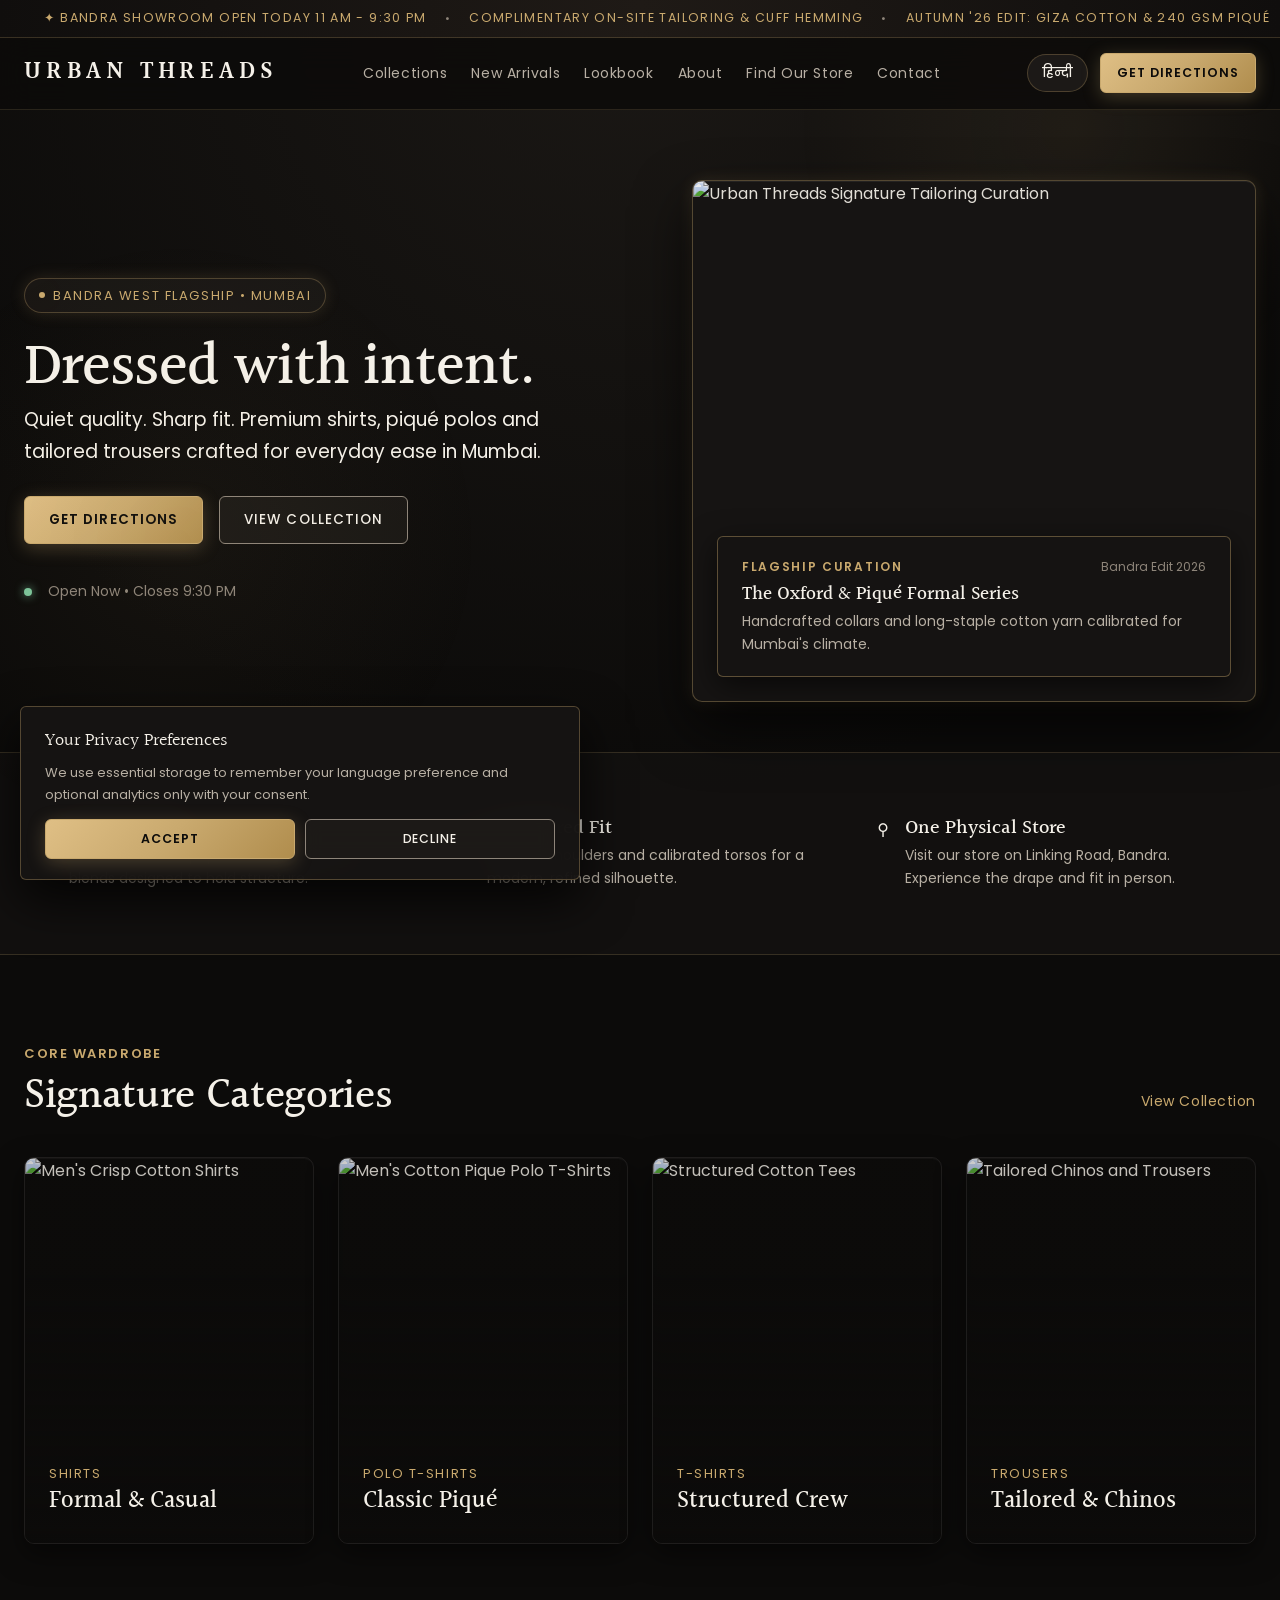
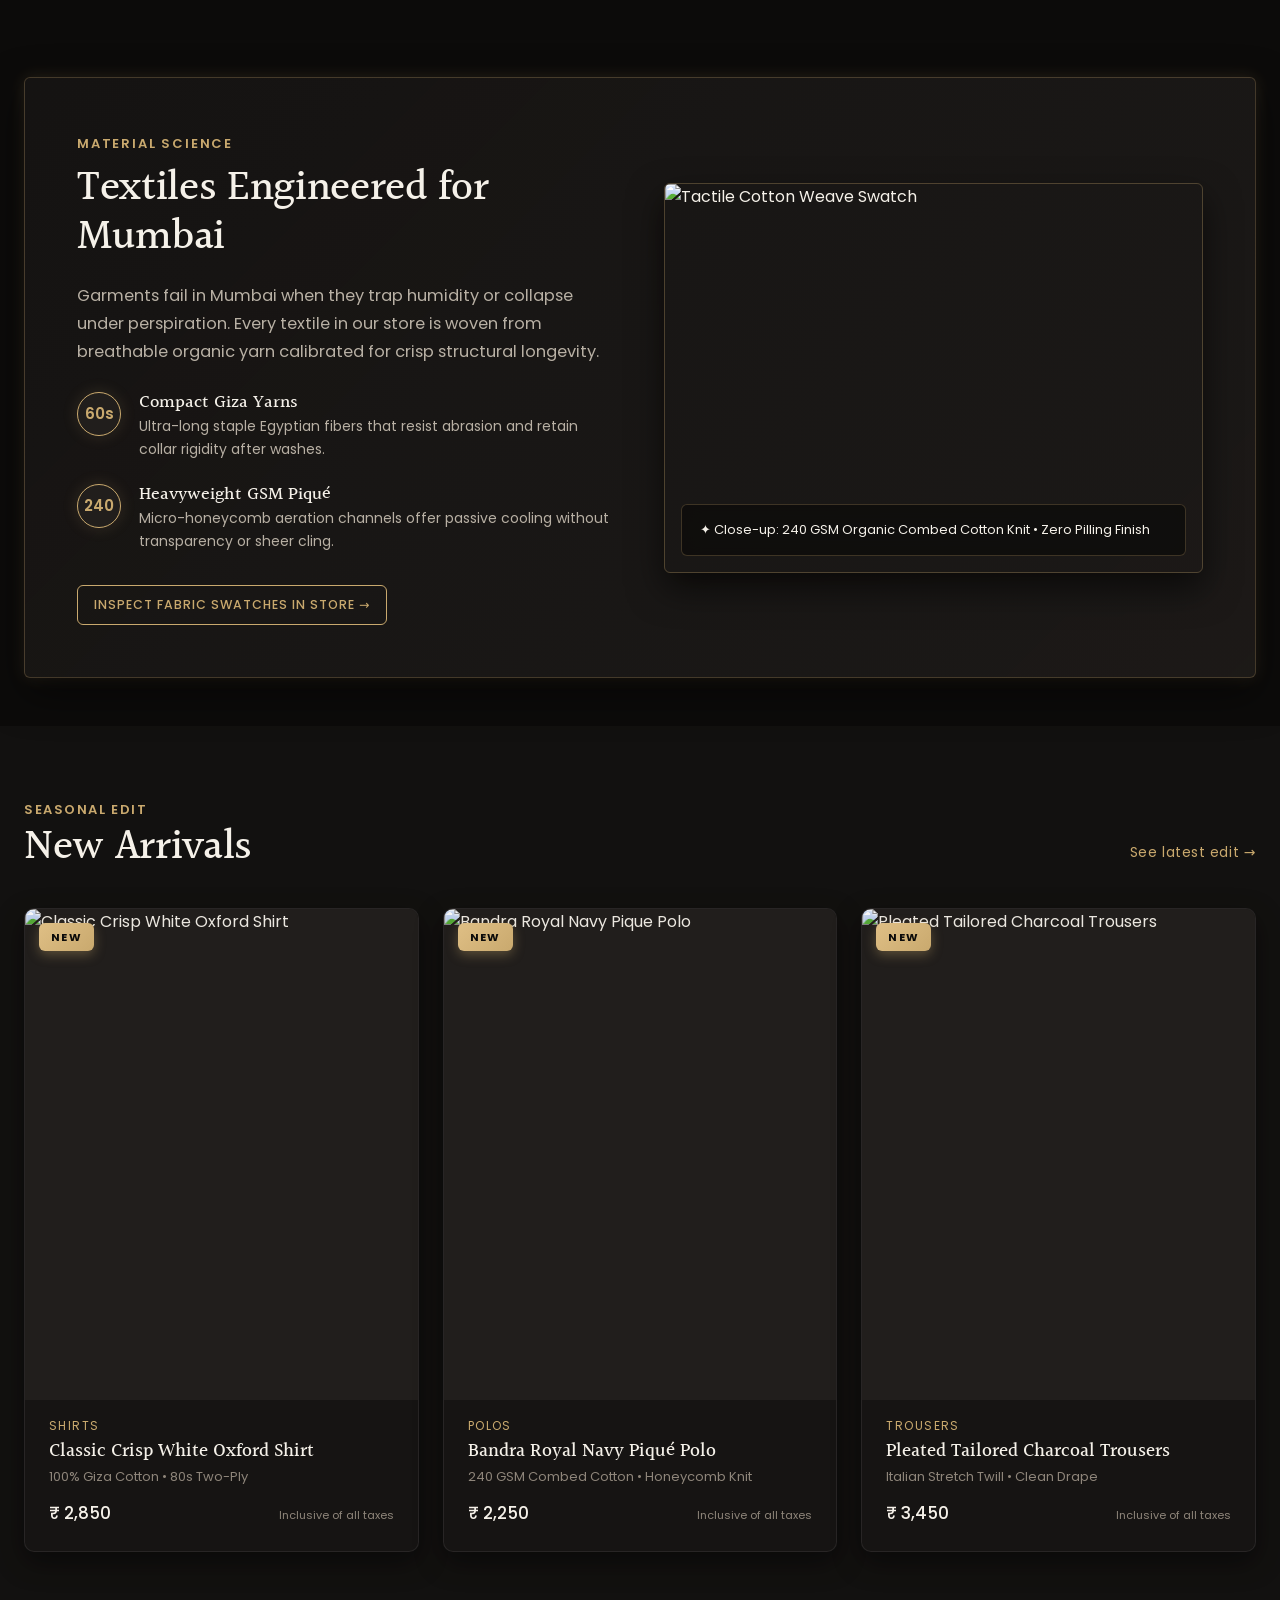
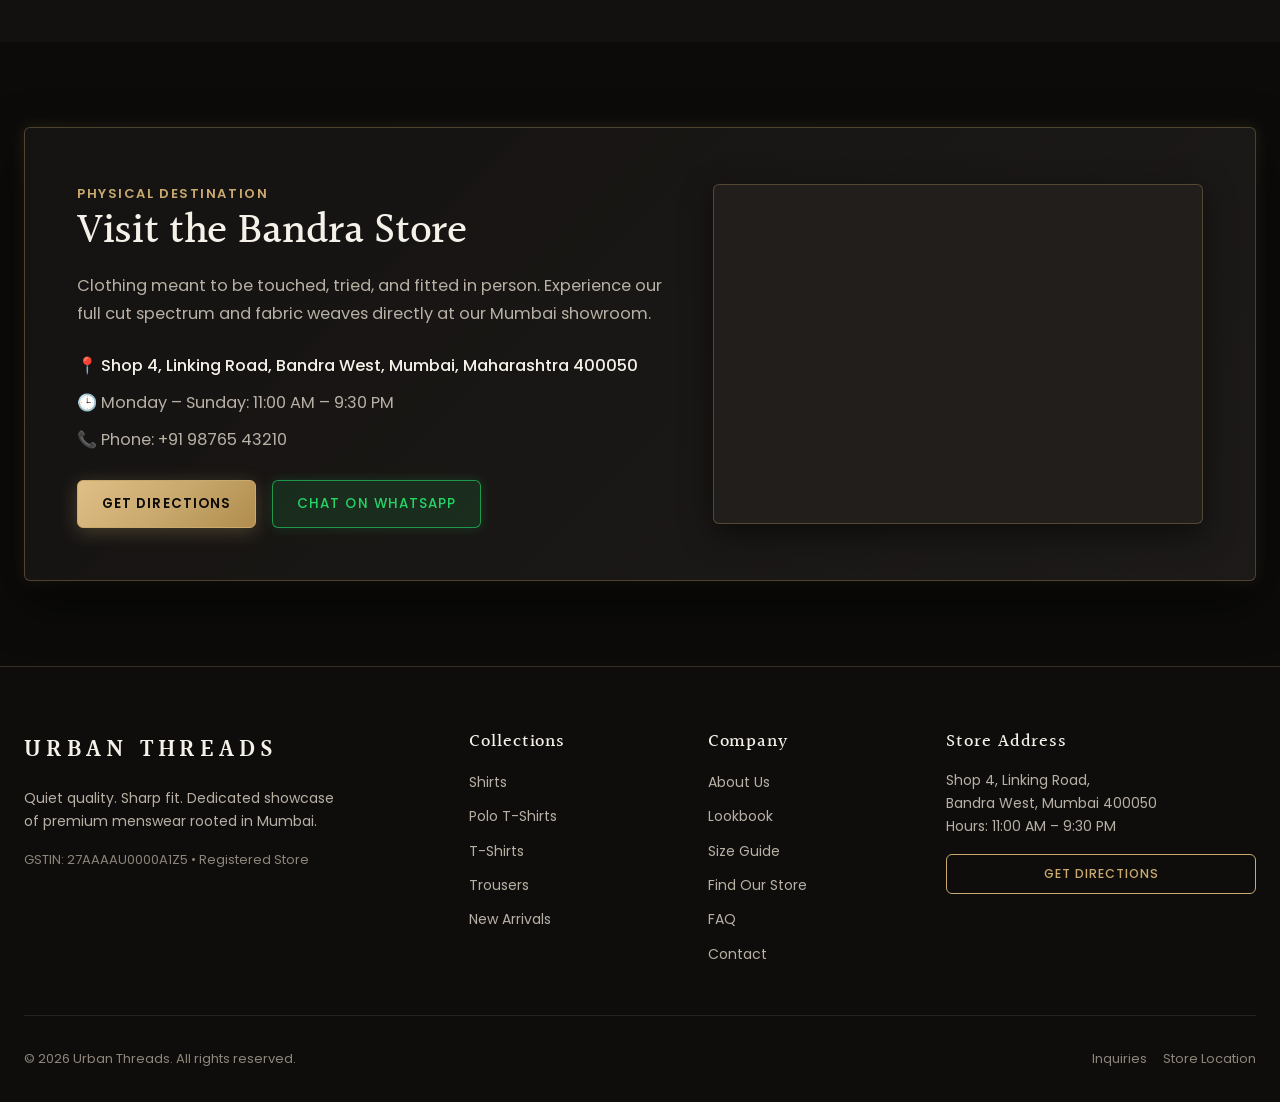
==== commit b3addd84: "Urban Threads: UI styling polish, editorial animations, and custom U pointer" ====
--- a/index.html
+++ b/index.html
@@ -9,7 +9,7 @@
   <link rel="preconnect" href="https://fonts.googleapis.com">
   <link rel="preconnect" href="https://fonts.gstatic.com" crossorigin>
   <link href="https://fonts.googleapis.com/css2?family=Halant:wght@400;500;600&family=Poppins:wght@300;400;500;600&display=swap" rel="stylesheet">
-  <link rel="stylesheet" href="css/style.css">
+  <link rel="stylesheet" href="css/style.css?v=7">
   
   <script type="application/ld+json">
   {
@@ -463,6 +463,6 @@
     </div>
   </footer>
 
-  <script src="js/main.js"></script>
+  <script src="js/main.js?v=6"></script>
 </body>
 </html>
--- a/css/style.css
+++ b/css/style.css
@@ -1,31 +1,32 @@
 /* ==========================================================================
    URBAN THREADS - LUXURY EDITORIAL MENSWEAR DESIGN SYSTEM
-   Enhanced with Atmospheric Glow, Premium Animations & Rich Interactions
-   Inspired by U.S. Polo Assn. & Peter England Flagship Digital Experiences
+   WCAG 2.2 AA Compliant • Responsive Architecture • Bespoke Motion
    ========================================================================== */
 
 :root {
   /* Color Palette - Deep Luxury Darkroom */
   --bg: #0C0B0A;
-  --bg-gradient: radial-gradient(circle at 50% 0%, #1A1715 0%, #0C0B0A 75%);
+  --bg-gradient: radial-gradient(circle at 50% 0%, #1B1815 0%, #0C0B0A 72%);
   --surface: #161413;
-  --surface-2: #201D1B;
-  --surface-glass: rgba(22, 20, 19, 0.75);
+  --surface-2: #211E1C;
+  --surface-glass: rgba(22, 20, 19, 0.82);
   --border: #3D3732;
-  --border-light: rgba(201, 169, 110, 0.25);
+  --border-light: rgba(201, 169, 110, 0.28);
   --text: #F5F1E9;
   --muted: #B8B0A4;
-  --muted-2: #8A8176;
+  --muted-2: #8E857A;
 
   /* Champagne Gold Accent & Glows */
   --accent: #C9A96E;
   --accent-hover: #DFBF85;
   --accent-deep: #967A46;
-  --gold-glow: 0 0 25px rgba(201, 169, 110, 0.35);
-  --gold-glow-subtle: 0 0 15px rgba(201, 169, 110, 0.18);
-  --gold-glow-intense: 0 0 35px rgba(201, 169, 110, 0.55);
+  --gold-glow: 0 0 28px rgba(201, 169, 110, 0.32);
+  --gold-glow-subtle: 0 0 16px rgba(201, 169, 110, 0.16);
+  --gold-glow-intense: 0 0 36px rgba(201, 169, 110, 0.5);
 
   --success: #7BC49A;
+  --warning: #E5B94E;
+  --error: #F0867A;
   --whatsapp: #25D366;
 
   /* Typography */
@@ -41,15 +42,20 @@
   --space-8: 32px;
   --space-12: 48px;
   --space-16: 64px;
+  --space-24: 96px;
 
   /* Layout & Curves */
   --container-max: 1280px;
-  --radius: 3px;
+  --radius-sm: 4px;
+  --radius: 6px;
+  --radius-lg: 10px;
   --radius-full: 999px;
+  --border-subtle: rgba(245, 241, 233, 0.08);
+  --ring-focus: 0 0 0 2px var(--bg), 0 0 0 4px var(--accent);
   --header-height: 72px;
   --header-height-scrolled: 58px;
-  --transition: all 0.3s cubic-bezier(0.16, 1, 0.3, 1);
-  --transition-smooth: all 0.5s cubic-bezier(0.25, 1, 0.5, 1);
+  --transition: all 0.28s cubic-bezier(0.16, 1, 0.3, 1);
+  --transition-smooth: all 0.5s cubic-bezier(0.22, 1, 0.36, 1);
 }
 
 /* Reset & Box Sizing */
@@ -62,6 +68,7 @@
 html {
   font-size: 16px;
   scroll-behavior: smooth;
+  scroll-padding-top: calc(var(--header-height) + 16px);
   background-color: var(--bg);
   color: var(--text);
   -webkit-text-size-adjust: 100%;
@@ -73,7 +80,6 @@
   background-attachment: fixed;
   color: var(--text);
   line-height: 1.65;
-  letter-spacing: 0;
   min-height: 100vh;
   display: flex;
   flex-direction: column;
@@ -81,61 +87,109 @@
   position: relative;
 }
 
-/* Atmospheric Ambient Glow Background Blobs */
+/* Accessibility: Skip Link & Focus Rings (WCAG 2.2 AA) */
+.skip-link {
+  position: absolute;
+  top: -100px;
+  left: 16px;
+  background: var(--accent);
+  color: var(--bg);
+  padding: 10px 18px;
+  font-size: 0.875rem;
+  font-weight: 600;
+  border-radius: var(--radius);
+  z-index: 9999;
+  transition: top 0.2s ease;
+}
+
+.skip-link:focus {
+  top: 16px;
+}
+
+:focus-visible {
+  outline: none;
+  box-shadow: var(--ring-focus);
+}
+
+::selection {
+  background: rgba(201, 169, 110, 0.28);
+  color: var(--text);
+}
+
+::-webkit-scrollbar {
+  width: 8px;
+  height: 8px;
+}
+
+::-webkit-scrollbar-track {
+  background: var(--bg);
+}
+
+::-webkit-scrollbar-thumb {
+  background: var(--border);
+  border-radius: var(--radius-full);
+}
+
+::-webkit-scrollbar-thumb:hover {
+  background: var(--accent-deep);
+}
+
+/* Atmospheric Ambient Glow Background */
 body::before {
   content: '';
   position: fixed;
-  top: -10vw;
-  right: -5vw;
-  width: 45vw;
-  height: 45vw;
+  top: -12vw;
+  right: -6vw;
+  width: 44vw;
+  height: 44vw;
   border-radius: 50%;
   background: radial-gradient(circle, rgba(201, 169, 110, 0.08) 0%, transparent 70%);
   pointer-events: none;
   z-index: 0;
-  animation: floatAmbient 12s infinite alternate ease-in-out;
+  animation: floatAmbient 14s infinite alternate ease-in-out;
 }
 
 body::after {
   content: '';
   position: fixed;
-  bottom: 5vw;
+  bottom: 4vw;
   left: -10vw;
-  width: 50vw;
-  height: 50vw;
+  width: 48vw;
+  height: 48vw;
   border-radius: 50%;
   background: radial-gradient(circle, rgba(201, 169, 110, 0.05) 0%, transparent 70%);
   pointer-events: none;
   z-index: 0;
-  animation: floatAmbient 16s infinite alternate-reverse ease-in-out;
+  animation: floatAmbient 18s infinite alternate-reverse ease-in-out;
 }
 
 @keyframes floatAmbient {
   0% { transform: translateY(0) scale(1); }
-  100% { transform: translateY(40px) scale(1.08); }
-}
-
-/* Hindi adjustments */
+  100% { transform: translateY(36px) scale(1.06); }
+}
+
+/* Hindi Typography Adjustment */
 body.lang-hi {
-  line-height: 1.8;
-}
-
-/* Typography styles */
+  line-height: 1.82;
+  letter-spacing: 0;
+}
+
+/* Typography */
 h1, h2, h3, h4, h5, h6 {
   font-family: var(--font-heading);
   font-weight: 500;
   color: var(--text);
-  line-height: 1.2;
-}
-
-h1 { font-size: clamp(2.4rem, 5.5vw, 3.8rem); letter-spacing: -0.015em; }
-h2 { font-size: clamp(1.85rem, 3.8vw, 2.7rem); letter-spacing: -0.008em; }
-h3 { font-size: clamp(1.4rem, 2.6vw, 1.85rem); }
-h4 { font-size: 1.25rem; }
+  line-height: 1.18;
+}
+
+h1 { font-size: clamp(2.35rem, 5vw, 3.75rem); letter-spacing: -0.015em; }
+h2 { font-size: clamp(1.75rem, 3.5vw, 2.6rem); letter-spacing: -0.008em; }
+h3 { font-size: clamp(1.35rem, 2.4vw, 1.8rem); }
+h4 { font-size: 1.2rem; }
 
 p {
   color: var(--muted);
-  font-size: 1.05rem;
+  font-size: 1.02rem;
   margin-bottom: var(--space-4);
 }
 
@@ -149,6 +203,46 @@
   max-width: 100%;
   height: auto;
   display: block;
+}
+
+button, input, select, textarea {
+  font-family: inherit;
+  font-size: inherit;
+  color: inherit;
+}
+
+button, a, [role="button"], select {
+  cursor: pointer;
+}
+
+/* SVG Icon Helper */
+.icon {
+  display: inline-block;
+  vertical-align: middle;
+  width: 18px;
+  height: 18px;
+  max-width: 18px;
+  max-height: 18px;
+  flex-shrink: 0;
+  stroke: currentColor;
+  fill: none;
+  stroke-width: 1.65;
+  stroke-linecap: round;
+  stroke-linejoin: round;
+}
+
+.icon-sm {
+  width: 15px;
+  height: 15px;
+  max-width: 15px;
+  max-height: 15px;
+}
+
+.icon-lg {
+  width: 24px;
+  height: 24px;
+  max-width: 24px;
+  max-height: 24px;
 }
 
 /* Container */
@@ -171,14 +265,14 @@
 }
 
 /* ==========================================================================
-   TICKER / ANNOUNCEMENT BAR (U.S. Polo & Peter England Style)
+   ANNOUNCEMENT TICKER
    ========================================================================== */
 .announcement-bar {
-  background: linear-gradient(90deg, #12100E 0%, #201B17 50%, #12100E 100%);
-  border-bottom: 1px solid rgba(201, 169, 110, 0.2);
+  background: linear-gradient(90deg, #100E0D 0%, #1F1A16 50%, #100E0D 100%);
+  border-bottom: 1px solid rgba(201, 169, 110, 0.22);
   padding: 8px 16px;
-  font-size: 0.8125rem;
-  letter-spacing: 0.1em;
+  font-size: 0.78rem;
+  letter-spacing: 0.11em;
   color: var(--accent);
   text-transform: uppercase;
   overflow: hidden;
@@ -188,23 +282,24 @@
 
 .ticker-track {
   display: flex;
-  width: fit-content;
-  animation: marquee 26s linear infinite;
+  width: max-content;
+  animation: marquee 32s linear infinite;
   white-space: nowrap;
 }
 
-.ticker-track:hover {
+.ticker-track:hover,
+.ticker-track:focus-within {
   animation-play-state: paused;
 }
 
 .ticker-item {
   display: inline-flex;
   align-items: center;
-  gap: 16px;
+  gap: 18px;
   padding: 0 28px;
 }
 
-.ticker-item span.divider {
+.ticker-item .divider {
   color: var(--muted-2);
   font-size: 0.7rem;
 }
@@ -215,7 +310,7 @@
 }
 
 /* ==========================================================================
-   SITE HEADER & GLOW NAVIGATION
+   HEADER & NAVIGATION
    ========================================================================== */
 .site-header {
   position: sticky;
@@ -223,10 +318,10 @@
   left: 0;
   width: 100%;
   height: var(--header-height);
-  background-color: rgba(12, 11, 10, 0.85);
+  background-color: rgba(12, 11, 10, 0.86);
   backdrop-filter: blur(16px);
   -webkit-backdrop-filter: blur(16px);
-  border-bottom: 1px solid rgba(201, 169, 110, 0.15);
+  border-bottom: 1px solid rgba(201, 169, 110, 0.16);
   z-index: 1000;
   display: flex;
   align-items: center;
@@ -235,9 +330,9 @@
 
 .site-header.scrolled {
   height: var(--header-height-scrolled);
-  background-color: rgba(22, 20, 19, 0.95);
+  background-color: rgba(22, 20, 19, 0.96);
   border-bottom-color: rgba(201, 169, 110, 0.35);
-  box-shadow: 0 10px 30px rgba(0, 0, 0, 0.6), 0 0 20px rgba(201, 169, 110, 0.1);
+  box-shadow: 0 10px 30px rgba(0, 0, 0, 0.65), 0 0 20px rgba(201, 169, 110, 0.08);
 }
 
 .header-inner {
@@ -245,20 +340,20 @@
   align-items: center;
   justify-content: space-between;
   width: 100%;
+  gap: var(--space-4);
 }
 
 .brand-wordmark {
   font-family: var(--font-heading);
-  font-size: 1.55rem;
+  font-size: clamp(1.15rem, 2.2vw, 1.5rem);
   font-weight: 600;
-  letter-spacing: 0.22em;
+  letter-spacing: 0.2em;
   text-transform: uppercase;
   color: var(--text);
-  display: flex;
+  display: inline-flex;
   align-items: center;
   gap: var(--space-2);
-  position: relative;
-  text-shadow: 0 0 12px rgba(245, 241, 233, 0.2);
+  white-space: nowrap;
 }
 
 .brand-wordmark:hover {
@@ -276,16 +371,15 @@
 .nav-link {
   font-size: 0.875rem;
   font-weight: 400;
-  letter-spacing: 0.05em;
+  letter-spacing: 0.04em;
   color: var(--muted);
   position: relative;
   padding: var(--space-2) 0;
-  transition: var(--transition);
+  white-space: nowrap;
 }
 
 .nav-link:hover, .nav-link.active {
   color: var(--text);
-  text-shadow: 0 0 10px rgba(245, 241, 233, 0.4);
 }
 
 .nav-link::after {
@@ -295,9 +389,9 @@
   left: 50%;
   width: 0;
   height: 2px;
-  background: linear-gradient(9deg, var(--accent) 0%, #FFF 100%);
+  background: linear-gradient(90deg, var(--accent) 0%, #FFF 100%);
   box-shadow: var(--gold-glow);
-  transition: width 0.3s ease, left 0.3s ease;
+  transition: width 0.28s ease, left 0.28s ease;
 }
 
 .nav-link:hover::after, .nav-link.active::after {
@@ -308,39 +402,38 @@
 .header-actions {
   display: flex;
   align-items: center;
-  gap: var(--space-4);
+  gap: var(--space-3);
 }
 
 /* ==========================================================================
-   BUTTONS WITH SHIMMER & GLOW
+   BUTTONS
    ========================================================================== */
 .btn {
   display: inline-flex;
   align-items: center;
   justify-content: center;
   gap: var(--space-2);
-  padding: 12px 26px;
-  font-size: 0.875rem;
+  padding: 12px 24px;
+  font-size: 0.84rem;
   font-weight: 500;
-  letter-spacing: 0.09em;
+  letter-spacing: 0.08em;
   text-transform: uppercase;
   border-radius: var(--radius);
   cursor: pointer;
   transition: var(--transition);
   border: 1px solid transparent;
-  min-height: 46px;
+  min-height: 44px;
   text-align: center;
   position: relative;
   overflow: hidden;
   z-index: 1;
 }
 
-/* Primary Button with Golden Sheen & Pulse Glow */
 .btn-primary {
   background: linear-gradient(135deg, #DFBF85 0%, #C9A96E 50%, #B08D4D 100%);
   color: #0C0B0A;
   border-color: var(--accent);
-  box-shadow: 0 4px 18px rgba(201, 169, 110, 0.3);
+  box-shadow: 0 4px 18px rgba(201, 169, 110, 0.28);
   font-weight: 600;
 }
 
@@ -351,14 +444,14 @@
   left: -100%;
   width: 100%;
   height: 100%;
-  background: linear-gradient(120deg, transparent, rgba(255, 255, 255, 0.4), transparent);
-  transition: all 0.6s ease;
+  background: linear-gradient(120deg, transparent, rgba(255, 255, 255, 0.35), transparent);
+  transition: left 0.55s ease;
   z-index: 2;
 }
 
 .btn-primary:hover {
   transform: translateY(-2px);
-  box-shadow: var(--gold-glow-intense), 0 8px 24px rgba(0, 0, 0, 0.4);
+  box-shadow: var(--gold-glow-intense), 0 8px 24px rgba(0, 0, 0, 0.45);
   color: #0C0B0A;
 }
 
@@ -367,10 +460,10 @@
 }
 
 .btn-secondary {
-  background-color: rgba(32, 29, 27, 0.6);
+  background-color: rgba(32, 29, 27, 0.7);
   backdrop-filter: blur(8px);
   color: var(--text);
-  border-color: rgba(201, 169, 110, 0.3);
+  border-color: var(--muted-2);
 }
 
 .btn-secondary:hover {
@@ -397,33 +490,36 @@
 .btn-whatsapp {
   background: rgba(37, 211, 102, 0.12);
   color: #25D366;
-  border: 1px solid rgba(37, 211, 102, 0.6);
-  box-shadow: 0 0 12px rgba(37, 211, 102, 0.2);
+  border: 1px solid rgba(37, 211, 102, 0.65);
+  box-shadow: 0 0 12px rgba(37, 211, 102, 0.18);
 }
 
 .btn-whatsapp:hover {
   background: #25D366;
   color: #0C0B0A;
-  box-shadow: 0 0 24px rgba(37, 211, 102, 0.5);
+  box-shadow: 0 0 24px rgba(37, 211, 102, 0.45);
   transform: translateY(-2px);
 }
 
+.btn:active:not(:disabled) {
+  transform: translateY(0) scale(0.985);
+}
+
 .btn-sm {
-  padding: 8px 18px;
-  font-size: 0.8125rem;
+  padding: 8px 16px;
+  font-size: 0.78rem;
   min-height: 40px;
 }
 
-/* Language toggle button with pulse */
 .lang-toggle-btn {
-  background: rgba(32, 29, 27, 0.8);
+  background: rgba(32, 29, 27, 0.85);
   border: 1px solid var(--border-light);
   color: var(--text);
   padding: 6px 14px;
   border-radius: var(--radius-full);
   font-size: 0.8125rem;
   font-weight: 500;
-  cursor: pointer;
+  min-height: 38px;
   display: inline-flex;
   align-items: center;
   gap: 6px;
@@ -439,39 +535,42 @@
 /* Mobile Nav Toggle */
 .mobile-nav-toggle {
   display: none;
-  background: none;
-  border: none;
-  color: var(--text);
-  font-size: 1.5rem;
-  cursor: pointer;
-  padding: var(--space-2);
-}
-
-@media (max-width: 991px) {
+  background: rgba(32, 29, 27, 0.8);
+  border: 1px solid var(--border);
+  border-radius: var(--radius);
+  color: var(--text);
+  padding: 8px;
+  min-width: 44px;
+  min-height: 44px;
+  align-items: center;
+  justify-content: center;
+}
+
+@media (max-width: 1024px) {
   .nav-desktop { display: none; }
-  .mobile-nav-toggle { display: flex; align-items: center; justify-content: center; }
+  .mobile-nav-toggle { display: flex; }
+  .header-directions-desktop { display: none; }
 }
 
 /* Mobile Drawer */
 .mobile-nav-drawer {
   position: fixed;
-  top: 0;
-  left: 0;
-  width: 100%;
-  height: 100vh;
+  inset: 0;
   background-color: rgba(12, 11, 10, 0.98);
   backdrop-filter: blur(20px);
-  z-index: 1100;
+  z-index: 1200;
   display: flex;
   flex-direction: column;
   padding: var(--space-6);
   transform: translateX(100%);
-  transition: transform 0.4s cubic-bezier(0.16, 1, 0.3, 1);
+  visibility: hidden;
+  transition: transform 0.35s cubic-bezier(0.16, 1, 0.3, 1), visibility 0.35s;
   overflow-y: auto;
 }
 
 .mobile-nav-drawer.open {
   transform: translateX(0);
+  visibility: visible;
 }
 
 .mobile-nav-header {
@@ -483,6 +582,18 @@
   border-bottom: 1px solid var(--border);
 }
 
+.mobile-nav-close {
+  background: var(--surface-2);
+  border: 1px solid var(--border);
+  border-radius: var(--radius);
+  color: var(--text);
+  min-width: 44px;
+  min-height: 44px;
+  display: inline-flex;
+  align-items: center;
+  justify-content: center;
+}
+
 .mobile-nav-links {
   list-style: none;
   display: flex;
@@ -492,54 +603,136 @@
 
 .mobile-nav-links a {
   font-family: var(--font-heading);
-  font-size: 1.85rem;
+  font-size: 1.75rem;
   color: var(--text);
   display: block;
-}
-
-.mobile-nav-links a:hover {
+  padding: 4px 0;
+}
+
+.mobile-nav-links a:hover,
+.mobile-nav-links a.active {
   color: var(--accent);
-  text-shadow: var(--gold-glow);
 }
 
 /* ==========================================================================
-   PRODUCT CARDS WITH AMBIENT GLOW & REVEAL HOVER
-   (Like U.S. Polo & Peter England official storefronts)
+   RESPONSIVE LAYOUT GRIDS (Fixes Mobile Stacking Across All Pages)
+   ========================================================================== */
+.grid { display: grid; gap: var(--space-6); }
+.grid-2 { grid-template-columns: repeat(2, 1fr); }
+.grid-3 { grid-template-columns: repeat(3, 1fr); }
+.grid-4 { grid-template-columns: repeat(4, 1fr); }
+
+.hero-grid {
+  display: grid;
+  grid-template-columns: 1.1fr 1fr;
+  gap: 48px;
+  align-items: center;
+}
+
+.store-card-grid {
+  background: linear-gradient(135deg, rgba(22, 20, 19, 0.95) 0%, rgba(32, 29, 27, 0.85) 100%);
+  border: 1px solid rgba(201, 169, 110, 0.3);
+  border-radius: var(--radius);
+  padding: 48px;
+  display: grid;
+  grid-template-columns: 1.2fr 1fr;
+  gap: 48px;
+  align-items: center;
+  box-shadow: 0 20px 50px rgba(0,0,0,0.6), var(--gold-glow-subtle);
+}
+
+.pdp-grid {
+  display: grid;
+  grid-template-columns: 1.15fr 1fr;
+  gap: 48px;
+  align-items: start;
+}
+
+.lookbook-row {
+  display: grid;
+  grid-template-columns: 1.25fr 1fr;
+  gap: 48px;
+  align-items: center;
+  background: rgba(22, 20, 19, 0.65);
+  border: 1px solid rgba(201, 169, 110, 0.24);
+  border-radius: var(--radius);
+  padding: 28px;
+  box-shadow: 0 15px 35px rgba(0,0,0,0.5);
+}
+
+.lookbook-row.reverse {
+  grid-template-columns: 1fr 1.25fr;
+}
+
+.contact-grid {
+  display: grid;
+  grid-template-columns: 1fr 1.2fr;
+  gap: 56px;
+  align-items: start;
+}
+
+.measure-grid {
+  background: var(--surface);
+  border: 1px solid var(--border);
+  padding: 24px 32px;
+  border-radius: var(--radius);
+  margin-bottom: 32px;
+  display: grid;
+  grid-template-columns: repeat(3, 1fr);
+  gap: 24px;
+}
+
+.atelier-grid {
+  display: grid;
+  grid-template-columns: 1fr 1fr;
+  gap: 24px;
+  margin: 40px 0;
+}
+
+@media (max-width: 1024px) {
+  .grid-4 { grid-template-columns: repeat(2, 1fr); }
+  .grid-3 { grid-template-columns: repeat(2, 1fr); }
+  .hero-grid,
+  .store-card-grid,
+  .pdp-grid,
+  .lookbook-row,
+  .lookbook-row.reverse,
+  .contact-grid {
+    grid-template-columns: 1fr;
+    gap: 32px;
+  }
+  .store-card-grid { padding: 28px; }
+}
+
+@media (max-width: 640px) {
+  .grid-4,
+  .grid-3,
+  .grid-2,
+  .measure-grid,
+  .atelier-grid {
+    grid-template-columns: 1fr;
+  }
+}
+
+/* ==========================================================================
+   PRODUCT CARDS & SWATCHES
    ========================================================================== */
 .product-card {
   background-color: var(--surface);
-  border: 1px solid rgba(74, 67, 61, 0.35);
-  border-radius: var(--radius);
+  border: 1px solid var(--border-subtle);
+  border-radius: var(--radius-lg);
   overflow: hidden;
   display: flex;
   flex-direction: column;
   transition: var(--transition);
   position: relative;
-  box-shadow: 0 10px 25px rgba(0, 0, 0, 0.4);
-}
-
-.product-card::before {
-  content: '';
-  position: absolute;
-  inset: -1px;
-  border-radius: calc(var(--radius) + 1px);
-  padding: 1px;
-  background: linear-gradient(135deg, transparent, rgba(201, 169, 110, 0), transparent);
-  -webkit-mask: linear-gradient(#fff 0 0) content-box, linear-gradient(#fff 0 0);
-  -webkit-mask-composite: xor;
-  mask-composite: exclude;
-  pointer-events: none;
-  transition: var(--transition);
+  box-shadow: 0 10px 28px rgba(0, 0, 0, 0.45), inset 0 1px 0 rgba(255, 255, 255, 0.04);
 }
 
 .product-card:hover {
-  transform: translateY(-8px);
+  transform: translateY(-6px);
   border-color: rgba(201, 169, 110, 0.65);
   box-shadow: 0 20px 40px rgba(0, 0, 0, 0.7), var(--gold-glow-subtle);
-}
-
-.product-card:hover::before {
-  background: linear-gradient(135deg, rgba(201, 169, 110, 0.6), transparent, rgba(201, 169, 110, 0.4));
 }
 
 .product-card-img-wrap {
@@ -548,37 +741,41 @@
   background-color: var(--surface-2);
   overflow: hidden;
   position: relative;
+  display: block;
 }
 
 .product-card-img-wrap img {
   width: 100%;
   height: 100%;
   object-fit: cover;
-  transition: transform 0.65s cubic-bezier(0.25, 1, 0.5, 1), filter 0.4s ease;
+  transition: transform 0.6s cubic-bezier(0.22, 1, 0.36, 1), filter 0.35s ease;
   filter: brightness(0.96);
 }
 
 .product-card:hover .product-card-img-wrap img {
-  transform: scale(1.08);
-  filter: brightness(1.04);
-}
-
-/* Quick inspect action hover overlay */
+  transform: scale(1.06);
+  filter: brightness(1.03);
+}
+
 .product-card-actions-overlay {
   position: absolute;
   bottom: 0;
   left: 0;
   width: 100%;
   padding: 16px;
-  background: linear-gradient(0deg, rgba(14, 13, 12, 0.95) 0%, transparent 100%);
-  display: flex;
+  background: linear-gradient(0deg, rgba(12, 11, 10, 0.94) 0%, transparent 100%);
+  display: flex;
+  gap: 8px;
   justify-content: center;
-  transform: translateY(100%);
-  transition: transform 0.35s ease;
+  opacity: 0;
+  transform: translateY(10px);
+  transition: opacity 0.28s ease, transform 0.28s ease;
   z-index: 3;
 }
 
-.product-card:hover .product-card-actions-overlay {
+.product-card:hover .product-card-actions-overlay,
+.product-card:focus-within .product-card-actions-overlay {
+  opacity: 1;
   transform: translateY(0);
 }
 
@@ -587,8 +784,6 @@
   display: flex;
   flex-direction: column;
   flex-grow: 1;
-  position: relative;
-  z-index: 2;
 }
 
 .product-category-tag {
@@ -604,10 +799,9 @@
   font-family: var(--font-heading);
   color: var(--text);
   margin-bottom: var(--space-1);
-  transition: color 0.25s ease;
-}
-
-.product-card:hover .product-title {
+}
+
+.product-card:hover .product-title a {
   color: var(--accent);
 }
 
@@ -617,14 +811,37 @@
   margin-bottom: var(--space-3);
 }
 
+.swatch-row {
+  display: flex;
+  align-items: center;
+  gap: 8px;
+  margin-bottom: var(--space-3);
+  flex-wrap: wrap;
+}
+
+.swatch-dot {
+  width: 14px;
+  height: 14px;
+  border-radius: 50%;
+  border: 1px solid rgba(245, 241, 233, 0.35);
+  display: inline-block;
+}
+
+.swatch-label {
+  font-size: 0.75rem;
+  color: var(--muted-2);
+}
+
 .product-price {
   font-size: 1.05rem;
   font-weight: 500;
+  font-variant-numeric: tabular-nums;
   color: var(--text);
   margin-top: auto;
   display: flex;
   align-items: baseline;
   justify-content: space-between;
+  gap: 8px;
 }
 
 .product-price span.tax-note {
@@ -646,20 +863,20 @@
   padding: 5px 12px;
   border-radius: var(--radius);
   z-index: 4;
-  box-shadow: 0 4px 12px rgba(201, 169, 110, 0.4);
+  box-shadow: 0 4px 12px rgba(201, 169, 110, 0.35);
 }
 
 /* ==========================================================================
-   CATEGORY TILES (U.S. POLO STYLE HERO TILES)
+   CATEGORY TILES
    ========================================================================== */
 .category-tile {
   position: relative;
   aspect-ratio: 3 / 4;
-  border-radius: var(--radius);
+  border-radius: var(--radius-lg);
   overflow: hidden;
-  border: 1px solid rgba(74, 67, 61, 0.35);
+  border: 1px solid var(--border-subtle);
   display: block;
-  box-shadow: 0 10px 25px rgba(0, 0, 0, 0.5);
+  box-shadow: 0 10px 28px rgba(0, 0, 0, 0.5), inset 0 1px 0 rgba(255, 255, 255, 0.04);
   transition: var(--transition);
 }
 
@@ -667,16 +884,15 @@
   width: 100%;
   height: 100%;
   object-fit: cover;
-  transition: transform 0.8s cubic-bezier(0.25, 1, 0.5, 1), filter 0.4s ease;
-  filter: brightness(0.85);
+  transition: transform 0.75s cubic-bezier(0.22, 1, 0.36, 1), filter 0.35s ease;
+  filter: brightness(0.86);
 }
 
 .category-tile::after {
   content: '';
   position: absolute;
   inset: 0;
-  background: linear-gradient(180deg, rgba(12, 11, 10, 0.1) 30%, rgba(12, 11, 10, 0.95) 100%);
-  transition: opacity 0.3s ease;
+  background: linear-gradient(180deg, rgba(12, 11, 10, 0.08) 30%, rgba(12, 11, 10, 0.95) 100%);
 }
 
 .category-tile-caption {
@@ -686,12 +902,11 @@
   width: 100%;
   padding: var(--space-6);
   z-index: 2;
-  transform: translateY(6px);
   transition: var(--transition);
 }
 
 .category-tile-caption h3 {
-  font-size: 1.55rem;
+  font-size: 1.5rem;
   color: var(--text);
   margin-bottom: var(--space-1);
 }
@@ -706,39 +921,33 @@
 .category-tile:hover {
   border-color: rgba(201, 169, 110, 0.7);
   box-shadow: 0 16px 36px rgba(0,0,0,0.6), var(--gold-glow-subtle);
-  transform: translateY(-6px);
+  transform: translateY(-5px);
 }
 
 .category-tile:hover img {
-  transform: scale(1.08);
-  filter: brightness(1.05);
-}
-
-.category-tile:hover .category-tile-caption {
-  transform: translateY(0);
+  transform: scale(1.07);
+  filter: brightness(1.02);
 }
 
 .category-tile:hover .category-tile-caption h3 {
   color: var(--accent);
-  text-shadow: var(--gold-glow-subtle);
 }
 
 /* ==========================================================================
-   HERO CURATION CARD WITH GLOW & SPOTLIGHT
+   HERO CURATION CARD & FABRIC FEATURE STRIP
    ========================================================================== */
 .hero-curation-card {
   position: relative;
-  border-radius: var(--radius);
+  border-radius: var(--radius-lg);
   overflow: hidden;
   border: 1px solid rgba(201, 169, 110, 0.35);
-  box-shadow: 0 20px 50px rgba(0,0,0,0.7), var(--gold-glow-subtle);
+  box-shadow: 0 24px 56px rgba(0, 0, 0, 0.72), var(--gold-glow-subtle), inset 0 1px 0 rgba(255, 255, 255, 0.06);
   background-color: var(--surface);
   transition: var(--transition-smooth);
 }
 
 .hero-curation-card:hover {
   box-shadow: 0 25px 60px rgba(0,0,0,0.8), var(--gold-glow);
-  transform: translateY(-4px);
 }
 
 .hero-curation-card img {
@@ -746,11 +955,15 @@
   height: 520px;
   object-fit: cover;
   filter: brightness(0.92);
-  transition: transform 0.8s ease;
+  transition: transform 0.75s ease;
+}
+
+@media (max-width: 768px) {
+  .hero-curation-card img { height: 400px; }
 }
 
 .hero-curation-card:hover img {
-  transform: scale(1.05);
+  transform: scale(1.04);
 }
 
 .hero-curation-badge {
@@ -758,31 +971,19 @@
   bottom: 24px;
   left: 24px;
   right: 24px;
-  background: rgba(22, 20, 19, 0.9);
+  background: rgba(22, 20, 19, 0.92);
   backdrop-filter: blur(14px);
   border: 1px solid rgba(201, 169, 110, 0.4);
-  padding: 22px 26px;
+  padding: 20px 24px;
   border-radius: var(--radius);
   box-shadow: 0 8px 30px rgba(0, 0, 0, 0.6);
 }
 
-.hero-curation-badge h4 {
-  color: var(--text);
-  font-size: 1.25rem;
-  margin-bottom: 4px;
-}
-
-.hero-curation-badge p {
-  color: var(--muted);
-  font-size: 0.875rem;
-  margin-bottom: 0;
-}
-
-/* ==========================================================================
-   INTERACTIVE FABRIC FEATURE STRIP
-   ========================================================================== */
+.hero-curation-badge h4 { color: var(--text); font-size: 1.2rem; margin-bottom: 4px; }
+.hero-curation-badge p { color: var(--muted); font-size: 0.875rem; margin-bottom: 0; }
+
 .fabric-feature-strip {
-  background: linear-gradient(135deg, rgba(22, 20, 19, 0.95) 0%, rgba(32, 29, 27, 0.8) 100%);
+  background: linear-gradient(135deg, rgba(22, 20, 19, 0.95) 0%, rgba(32, 29, 27, 0.82) 100%);
   border: 1px solid rgba(201, 169, 110, 0.25);
   border-radius: var(--radius);
   padding: 52px;
@@ -792,7 +993,6 @@
   gap: 48px;
   align-items: center;
   box-shadow: 0 15px 40px rgba(0, 0, 0, 0.5), var(--gold-glow-subtle);
-  position: relative;
 }
 
 @media (max-width: 900px) {
@@ -819,7 +1019,7 @@
   display: flex;
   align-items: center;
   justify-content: center;
-  font-size: 1.15rem;
+  font-size: 0.95rem;
   font-weight: 600;
   flex-shrink: 0;
   box-shadow: var(--gold-glow-subtle);
@@ -830,7 +1030,7 @@
   padding: var(--space-12) 0;
   border-top: 1px solid rgba(201, 169, 110, 0.2);
   border-bottom: 1px solid rgba(201, 169, 110, 0.2);
-  background-color: rgba(22, 20, 19, 0.6);
+  background-color: rgba(22, 20, 19, 0.65);
   backdrop-filter: blur(10px);
 }
 
@@ -844,21 +1044,26 @@
 }
 
 .promise-item:hover {
-  background: rgba(32, 29, 27, 0.5);
+  background: rgba(32, 29, 27, 0.55);
   box-shadow: var(--gold-glow-subtle);
-  transform: translateY(-2px);
-}
-
-.promise-icon {
-  font-size: 1.85rem;
+}
+
+.promise-icon-wrap {
+  width: 44px;
+  height: 44px;
+  border-radius: 50%;
+  background: rgba(201, 169, 110, 0.1);
+  border: 1px solid rgba(201, 169, 110, 0.35);
   color: var(--accent);
-  text-shadow: var(--gold-glow);
-  line-height: 1;
+  display: flex;
+  align-items: center;
+  justify-content: center;
+  flex-shrink: 0;
 }
 
 .promise-title {
   font-family: var(--font-heading);
-  font-size: 1.25rem;
+  font-size: 1.22rem;
   color: var(--text);
   margin-bottom: var(--space-1);
 }
@@ -869,44 +1074,92 @@
   margin-bottom: 0;
 }
 
-/* Filter Bar */
+/* ==========================================================================
+   FILTER BAR & SEARCH CONTROLS
+   ========================================================================== */
 .filter-bar {
   display: flex;
   flex-wrap: wrap;
   align-items: center;
   justify-content: space-between;
   gap: var(--space-4);
-  background: rgba(22, 20, 19, 0.8);
-  backdrop-filter: blur(10px);
-  border: 1px solid rgba(201, 169, 110, 0.2);
+  background: rgba(22, 20, 19, 0.88);
+  backdrop-filter: blur(12px);
+  border: 1px solid var(--border-subtle);
   padding: var(--space-4) var(--space-6);
-  border-radius: var(--radius);
+  border-radius: var(--radius-lg);
   margin-bottom: var(--space-8);
+  box-shadow: 0 8px 24px rgba(0, 0, 0, 0.35), inset 0 1px 0 rgba(255, 255, 255, 0.04);
 }
 
 .filter-group {
   display: flex;
   flex-wrap: wrap;
   align-items: center;
-  gap: var(--space-3);
+  gap: var(--space-2);
 }
 
 .filter-btn {
   background: transparent;
   border: 1px solid var(--border);
   color: var(--muted);
-  padding: 8px 18px;
+  padding: 8px 16px;
+  min-height: 40px;
   border-radius: var(--radius-full);
   font-size: 0.8125rem;
-  cursor: pointer;
   transition: var(--transition);
 }
 
 .filter-btn:hover, .filter-btn.active {
   border-color: var(--accent);
   color: var(--accent);
-  background: rgba(32, 29, 27, 0.8);
+  background: rgba(32, 29, 27, 0.9);
   box-shadow: var(--gold-glow-subtle);
+}
+
+.filter-controls-right {
+  display: flex;
+  flex-wrap: wrap;
+  align-items: center;
+  gap: 12px;
+}
+
+.search-input {
+  background: rgba(255, 255, 255, 0.03);
+  border: 1px solid rgba(245, 241, 233, 0.14);
+  color: var(--text);
+  padding: 8px 14px;
+  min-height: 40px;
+  border-radius: var(--radius);
+  font-size: 0.875rem;
+  min-width: 210px;
+  transition: var(--transition);
+}
+
+.search-input:hover, .select-control:hover {
+  border-color: rgba(201, 169, 110, 0.45);
+}
+
+.search-input:focus, .select-control:focus {
+  outline: none;
+  border-color: var(--accent);
+  box-shadow: 0 0 0 3px rgba(201, 169, 110, 0.18);
+}
+
+.select-control {
+  background: rgba(255, 255, 255, 0.03);
+  border: 1px solid rgba(245, 241, 233, 0.14);
+  color: var(--text);
+  padding: 8px 12px;
+  min-height: 40px;
+  border-radius: var(--radius);
+  font-size: 0.8125rem;
+  transition: var(--transition);
+}
+
+.select-control option {
+  background-color: var(--surface);
+  color: var(--text);
 }
 
 /* Size Buttons */
@@ -923,26 +1176,137 @@
   display: inline-flex;
   align-items: center;
   justify-content: center;
-  border: 1px solid var(--border);
+  border: 1px solid var(--muted-2);
   background-color: var(--surface);
   color: var(--text);
-  font-size: 0.9rem;
+  font-size: 0.875rem;
   font-weight: 500;
   border-radius: var(--radius);
-  cursor: pointer;
   transition: var(--transition);
 }
 
-.size-btn:hover {
-  border-color: var(--accent);
-  color: var(--accent);
-}
-
+.size-btn:hover { border-color: var(--accent); color: var(--accent); }
 .size-btn.active {
   border-color: var(--accent);
   background-color: var(--surface-2);
   color: var(--accent);
-  box-shadow: var(--gold-glow-subtle);
+  box-shadow: 0 0 0 1px var(--accent), var(--gold-glow-subtle);
+}
+
+/* ==========================================================================
+   QUICK-VIEW MODAL DIALOG
+   ========================================================================== */
+.modal-backdrop {
+  position: fixed;
+  inset: 0;
+  background: rgba(10, 9, 8, 0.84);
+  backdrop-filter: blur(8px);
+  z-index: 1500;
+  display: flex;
+  align-items: center;
+  justify-content: center;
+  padding: 20px;
+  opacity: 0;
+  visibility: hidden;
+  transition: opacity 0.25s ease, visibility 0.25s ease;
+}
+
+.modal-backdrop.open {
+  opacity: 1;
+  visibility: visible;
+}
+
+.modal-dialog {
+  background: var(--surface);
+  border: 1px solid rgba(201, 169, 110, 0.35);
+  border-radius: var(--radius-lg);
+  max-width: 860px;
+  width: 100%;
+  max-height: 90vh;
+  overflow-y: auto;
+  position: relative;
+  box-shadow: 0 30px 70px rgba(0, 0, 0, 0.85), var(--gold-glow-subtle), inset 0 1px 0 rgba(255, 255, 255, 0.06);
+  transform: translateY(12px) scale(0.98);
+  transition: transform 0.28s cubic-bezier(0.16, 1, 0.3, 1);
+}
+
+.modal-backdrop.open .modal-dialog {
+  transform: translateY(0) scale(1);
+}
+
+.modal-close-btn {
+  position: absolute;
+  top: 14px;
+  right: 14px;
+  width: 44px;
+  height: 44px;
+  background: rgba(12, 11, 10, 0.8);
+  border: 1px solid var(--border);
+  border-radius: var(--radius);
+  color: var(--text);
+  display: inline-flex;
+  align-items: center;
+  justify-content: center;
+  z-index: 10;
+}
+
+.modal-close-btn:hover {
+  border-color: var(--accent);
+  color: var(--accent);
+}
+
+.modal-body-grid {
+  display: grid;
+  grid-template-columns: 1fr 1.1fr;
+}
+
+@media (max-width: 768px) {
+  .modal-body-grid { grid-template-columns: 1fr; }
+}
+
+/* ==========================================================================
+   DPDP CONSENT BANNER
+   ========================================================================== */
+.consent-banner {
+  position: fixed;
+  bottom: 20px;
+  left: 20px;
+  right: 20px;
+  max-width: 560px;
+  background: rgba(22, 20, 19, 0.96);
+  backdrop-filter: blur(16px);
+  border: 1px solid rgba(201, 169, 110, 0.35);
+  border-radius: var(--radius);
+  padding: 20px 24px;
+  z-index: 1400;
+  box-shadow: 0 20px 50px rgba(0, 0, 0, 0.8);
+  display: none;
+}
+
+.consent-banner.visible {
+  display: block;
+}
+
+@media (max-width: 768px) {
+  .consent-banner {
+    bottom: 80px;
+    left: 12px;
+    right: 12px;
+  }
+}
+
+/* ==========================================================================
+   SCROLL REVEAL ANIMATIONS
+   ========================================================================== */
+.reveal {
+  opacity: 0;
+  transform: translateY(18px);
+  transition: opacity 0.55s cubic-bezier(0.22, 1, 0.36, 1), transform 0.55s cubic-bezier(0.22, 1, 0.36, 1);
+}
+
+.reveal.visible {
+  opacity: 1;
+  transform: translateY(0);
 }
 
 /* Mobile Fixed Bottom Action Bar */
@@ -971,7 +1335,7 @@
 .site-footer {
   margin-top: auto;
   background-color: #0E0D0C;
-  border-top: 1px solid rgba(201, 169, 110, 0.2);
+  border-top: 1px solid rgba(201, 169, 110, 0.22);
   padding: var(--space-16) 0 var(--space-8);
   position: relative;
   z-index: 1;
@@ -1002,15 +1366,8 @@
   gap: var(--space-2);
 }
 
-.footer-links a {
-  color: var(--muted);
-  font-size: 0.875rem;
-}
-
-.footer-links a:hover {
-  color: var(--accent);
-  text-shadow: var(--gold-glow-subtle);
-}
+.footer-links a { color: var(--muted); font-size: 0.875rem; }
+.footer-links a:hover { color: var(--accent); }
 
 .footer-bottom {
   padding-top: var(--space-8);
@@ -1026,35 +1383,70 @@
 
 /* Forms */
 .form-group { margin-bottom: var(--space-4); }
-.form-label { display: block; font-size: 0.875rem; color: var(--muted); margin-bottom: var(--space-2); }
+.form-label { display: block; font-size: 0.875rem; font-weight: 500; color: var(--muted); margin-bottom: var(--space-2); }
 .form-control {
   width: 100%;
-  background-color: var(--surface-2);
-  border: 1px solid var(--border);
+  background-color: rgba(255, 255, 255, 0.03);
+  border: 1px solid rgba(245, 241, 233, 0.14);
   color: var(--text);
   padding: 12px 16px;
+  min-height: 48px;
   border-radius: var(--radius);
   font-size: 0.95rem;
   transition: var(--transition);
 }
+.form-control:hover {
+  border-color: rgba(201, 169, 110, 0.45);
+}
 .form-control:focus {
   outline: none;
   border-color: var(--accent);
-  box-shadow: var(--gold-glow-subtle);
+  box-shadow: 0 0 0 3px rgba(201, 169, 110, 0.18);
 }
 textarea.form-control { min-height: 120px; resize: vertical; }
+
+/* Tables (Size Guide & Specifications) */
+table, .size-table {
+  width: 100%;
+  border-collapse: collapse;
+  font-variant-numeric: tabular-nums;
+}
+table thead th, .size-table thead th {
+  background: rgba(201, 169, 110, 0.08);
+  color: var(--accent);
+  font-size: 0.78rem;
+  font-weight: 600;
+  letter-spacing: 0.08em;
+  text-transform: uppercase;
+  text-align: left;
+  padding: 14px 16px;
+  border-bottom: 1px solid rgba(201, 169, 110, 0.28);
+}
+table tbody td, .size-table tbody td {
+  padding: 14px 16px;
+  border-bottom: 1px solid var(--border-subtle);
+  color: var(--text);
+  font-size: 0.92rem;
+}
+table tbody tr:hover, .size-table tbody tr:hover {
+  background: rgba(245, 241, 233, 0.03);
+}
 
 /* Accordion */
 .accordion-item {
-  border: 1px solid rgba(201, 169, 110, 0.2);
+  border: 1px solid var(--border-subtle);
   background-color: var(--surface);
-  border-radius: var(--radius);
+  border-radius: var(--radius-lg);
   margin-bottom: var(--space-3);
   overflow: hidden;
   transition: var(--transition);
-}
-.accordion-item:hover {
-  border-color: rgba(201, 169, 110, 0.4);
+  box-shadow: 0 4px 16px rgba(0, 0, 0, 0.25);
+}
+.accordion-item:hover, .accordion-item.open {
+  border-color: rgba(201, 169, 110, 0.45);
+}
+.accordion-item.open {
+  background-color: rgba(33, 30, 28, 0.9);
 }
 .accordion-header {
   width: 100%;
@@ -1065,27 +1457,197 @@
   display: flex;
   justify-content: space-between;
   align-items: center;
+  gap: var(--space-4);
   font-family: var(--font-heading);
-  font-size: 1.25rem;
+  font-size: 1.2rem;
   color: var(--text);
   cursor: pointer;
 }
 .accordion-header:hover { color: var(--accent); }
 .accordion-body { padding: 0 var(--space-6) var(--space-6); color: var(--muted); display: none; }
-.accordion-item.open .accordion-body { display: block; }
+.accordion-item.open .accordion-body {
+  display: block;
+  animation: utAccordionOpen 0.32s cubic-bezier(0.16, 1, 0.3, 1) forwards;
+}
 .accordion-item.open .accordion-icon { transform: rotate(45deg); }
-.accordion-icon { font-size: 1.25rem; transition: transform 0.25s ease; color: var(--accent); }
-
-/* Grids */
-.grid { display: grid; gap: var(--space-6); }
-.grid-2 { grid-template-columns: repeat(2, 1fr); }
-.grid-3 { grid-template-columns: repeat(3, 1fr); }
-.grid-4 { grid-template-columns: repeat(4, 1fr); }
-
-@media (max-width: 1024px) {
-  .grid-4 { grid-template-columns: repeat(2, 1fr); }
-  .grid-3 { grid-template-columns: repeat(2, 1fr); }
-}
-@media (max-width: 640px) {
-  .grid-4, .grid-3, .grid-2 { grid-template-columns: 1fr; }
-}
+.accordion-icon { font-size: 1.25rem; transition: transform 0.28s cubic-bezier(0.16, 1, 0.3, 1); color: var(--accent); }
+
+/* ==========================================================================
+   EDITORIAL ANIMATIONS & TRANSITIONS
+   ========================================================================== */
+@keyframes utPageIn {
+  from {
+    opacity: 0;
+    transform: translateY(8px);
+  }
+  to {
+    opacity: 1;
+    transform: translateY(0);
+  }
+}
+
+@keyframes utFadeUp {
+  from {
+    opacity: 0;
+    transform: translateY(20px);
+  }
+  to {
+    opacity: 1;
+    transform: translateY(0);
+  }
+}
+
+@keyframes utHeroCardIn {
+  from {
+    opacity: 0;
+    transform: translateY(18px) scale(0.975);
+  }
+  to {
+    opacity: 1;
+    transform: translateY(0) scale(1);
+  }
+}
+
+@keyframes utAccordionOpen {
+  from {
+    opacity: 0;
+    transform: translateY(-6px);
+  }
+  to {
+    opacity: 1;
+    transform: translateY(0);
+  }
+}
+
+@keyframes utPulseDot {
+  0%, 100% {
+    box-shadow: 0 0 0 0 rgba(123, 196, 154, 0.55);
+  }
+  50% {
+    box-shadow: 0 0 0 6px rgba(123, 196, 154, 0);
+  }
+}
+
+main {
+  animation: utPageIn 0.5s cubic-bezier(0.16, 1, 0.3, 1) both;
+}
+
+.hero-grid > div:first-child > * {
+  animation: utFadeUp 0.65s cubic-bezier(0.16, 1, 0.3, 1) both;
+}
+
+.hero-grid > div:first-child > *:nth-child(1) { animation-delay: 0.04s; }
+.hero-grid > div:first-child > *:nth-child(2) { animation-delay: 0.12s; }
+.hero-grid > div:first-child > *:nth-child(3) { animation-delay: 0.2s; }
+.hero-grid > div:first-child > *:nth-child(4) { animation-delay: 0.28s; }
+
+.hero-curation-card {
+  animation: utHeroCardIn 0.8s cubic-bezier(0.16, 1, 0.3, 1) 0.15s both;
+}
+
+.store-status-dot {
+  animation: utPulseDot 2.4s infinite ease-in-out;
+}
+
+.lookbook-row,
+.fabric-feature-strip,
+.store-card-grid {
+  transition: transform 0.4s cubic-bezier(0.16, 1, 0.3, 1), border-color 0.35s ease, box-shadow 0.4s ease;
+}
+
+.lookbook-row:hover {
+  border-color: rgba(201, 169, 110, 0.48);
+  box-shadow: 0 20px 44px rgba(0, 0, 0, 0.6), var(--gold-glow-subtle);
+}
+
+.ut-scroll-progress {
+  position: fixed;
+  top: 0;
+  left: 0;
+  height: 2px;
+  width: 0%;
+  background: linear-gradient(90deg, var(--accent-deep) 0%, var(--accent) 60%, #F5E6C8 100%);
+  box-shadow: 0 0 10px rgba(201, 169, 110, 0.65);
+  z-index: 2000;
+  pointer-events: none;
+  transition: width 0.08s linear;
+}
+
+/* Custom "U" Pointer (Desktop / Laptop with mouse or trackpad) */
+@media (any-pointer: fine) {
+  html, body {
+    cursor: url("data:image/svg+xml,%3Csvg xmlns='http://www.w3.org/2000/svg' width='28' height='28' viewBox='0 0 28 28'%3E%3Ccircle cx='14' cy='14' r='12' fill='rgba(12,11,10,0.75)' stroke='%23C9A96E' stroke-width='1.5'/%3E%3Ctext x='14' y='19' text-anchor='middle' font-family='Georgia,serif' font-size='15' font-weight='700' fill='%23C9A96E'%3EU%3C/text%3E%3C/svg%3E") 14 14, auto;
+  }
+  body.ut-custom-cursor,
+  body.ut-custom-cursor * {
+    cursor: none !important;
+  }
+}
+
+.ut-cursor {
+  position: fixed;
+  top: 0;
+  left: 0;
+  width: 28px;
+  height: 28px;
+  margin-left: -14px;
+  margin-top: -14px;
+  border-radius: 50%;
+  border: 1px solid rgba(201, 169, 110, 0.45);
+  background: rgba(12, 11, 10, 0.55);
+  backdrop-filter: blur(4px);
+  color: var(--accent);
+  font-family: var(--font-heading);
+  font-size: 0.95rem;
+  font-weight: 700;
+  line-height: 1;
+  display: flex;
+  align-items: center;
+  justify-content: center;
+  pointer-events: none;
+  z-index: 9999;
+  opacity: 0;
+  box-shadow: 0 0 14px rgba(201, 169, 110, 0.25);
+  transition: opacity 0.2s ease, width 0.2s ease, height 0.2s ease, margin 0.2s ease, border-color 0.2s ease, background-color 0.2s ease, box-shadow 0.2s ease;
+  will-change: transform;
+}
+
+.ut-cursor.visible {
+  opacity: 1;
+}
+
+.ut-cursor.hover {
+  width: 40px;
+  height: 40px;
+  margin-left: -20px;
+  margin-top: -20px;
+  border-color: var(--accent);
+  background: rgba(201, 169, 110, 0.16);
+  color: #F5E6C8;
+  box-shadow: 0 0 22px rgba(201, 169, 110, 0.45);
+}
+
+.ut-cursor.active {
+  width: 24px;
+  height: 24px;
+  margin-left: -12px;
+  margin-top: -12px;
+  background: rgba(201, 169, 110, 0.32);
+}
+
+/* Reduced Motion Respect (WCAG & Pro Max UX Rule #7) */
+@media (prefers-reduced-motion: reduce) {
+  html { scroll-behavior: auto; }
+  *, *::before, *::after {
+    animation-duration: 0.01ms !important;
+    animation-iteration-count: 1 !important;
+    transition-duration: 0.01ms !important;
+  }
+  .reveal {
+    opacity: 1 !important;
+    transform: none !important;
+  }
+  .ut-scroll-progress {
+    display: none;
+  }
+}
